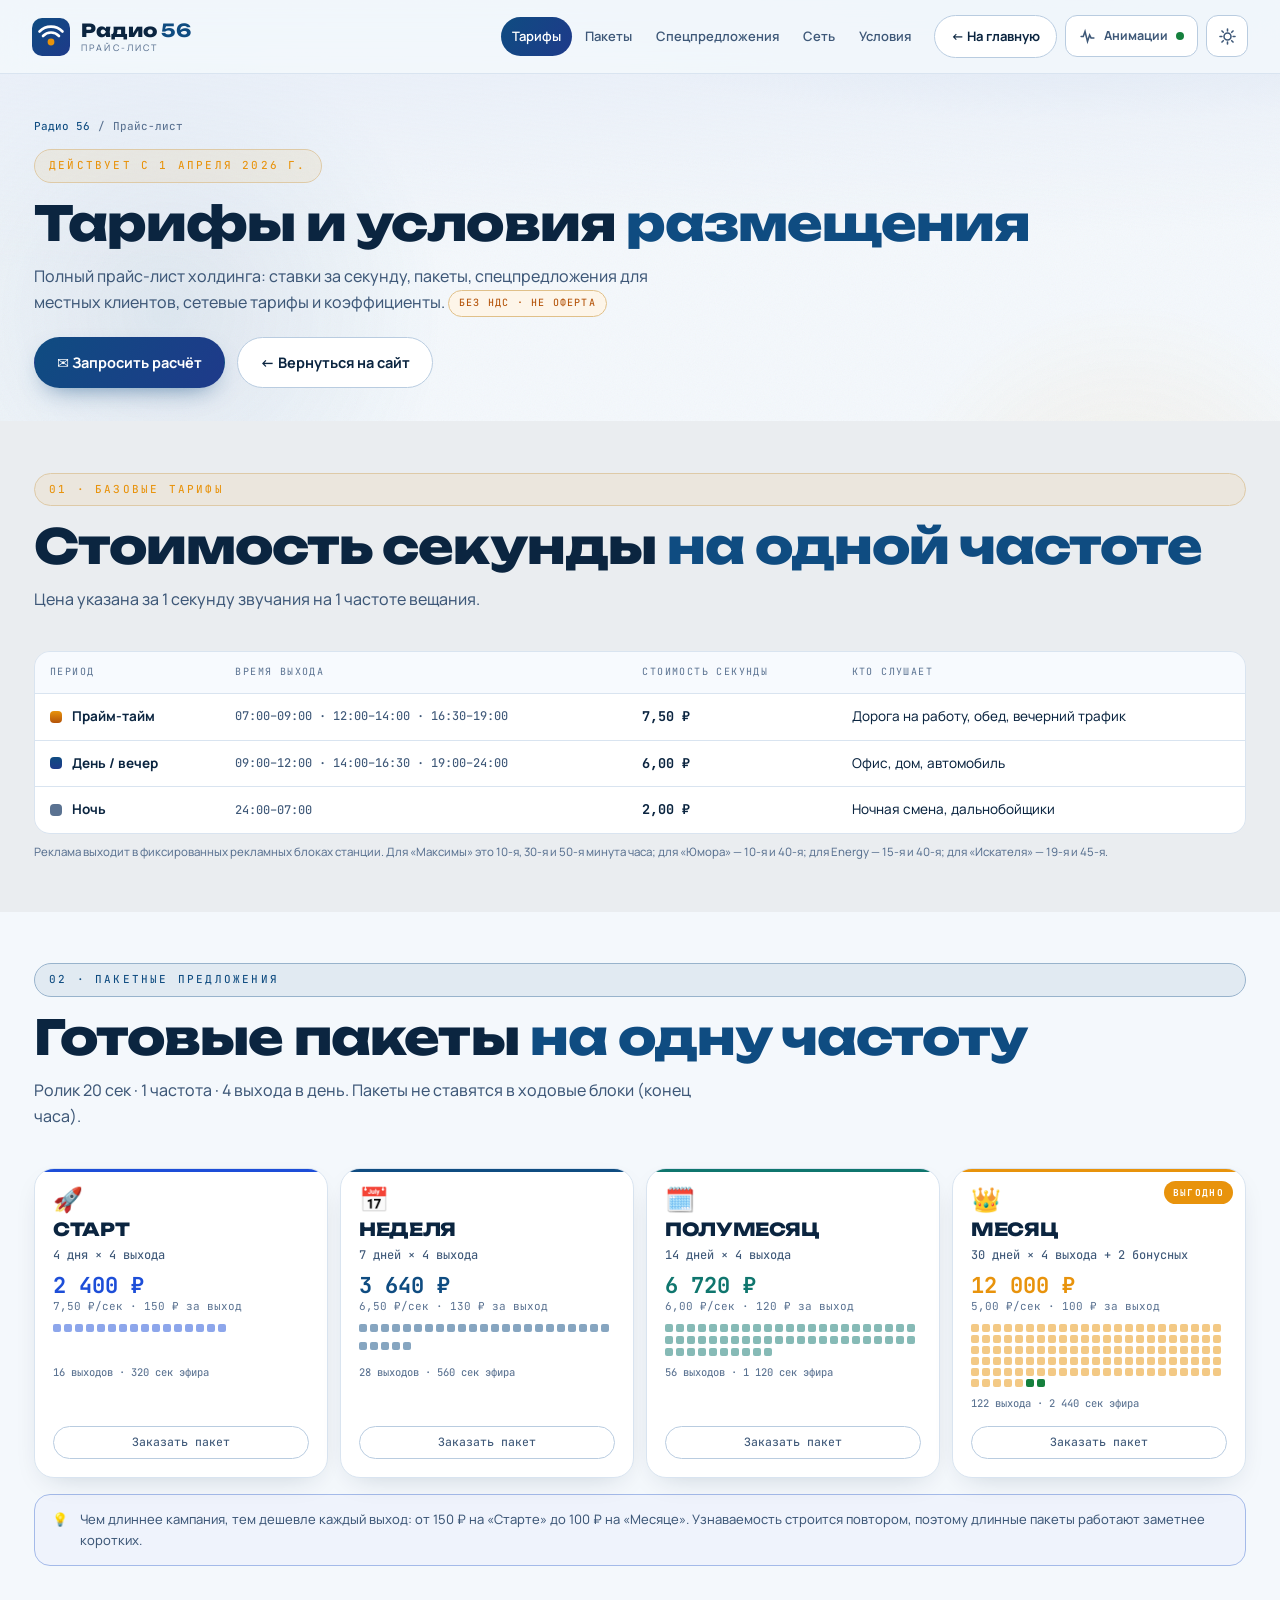
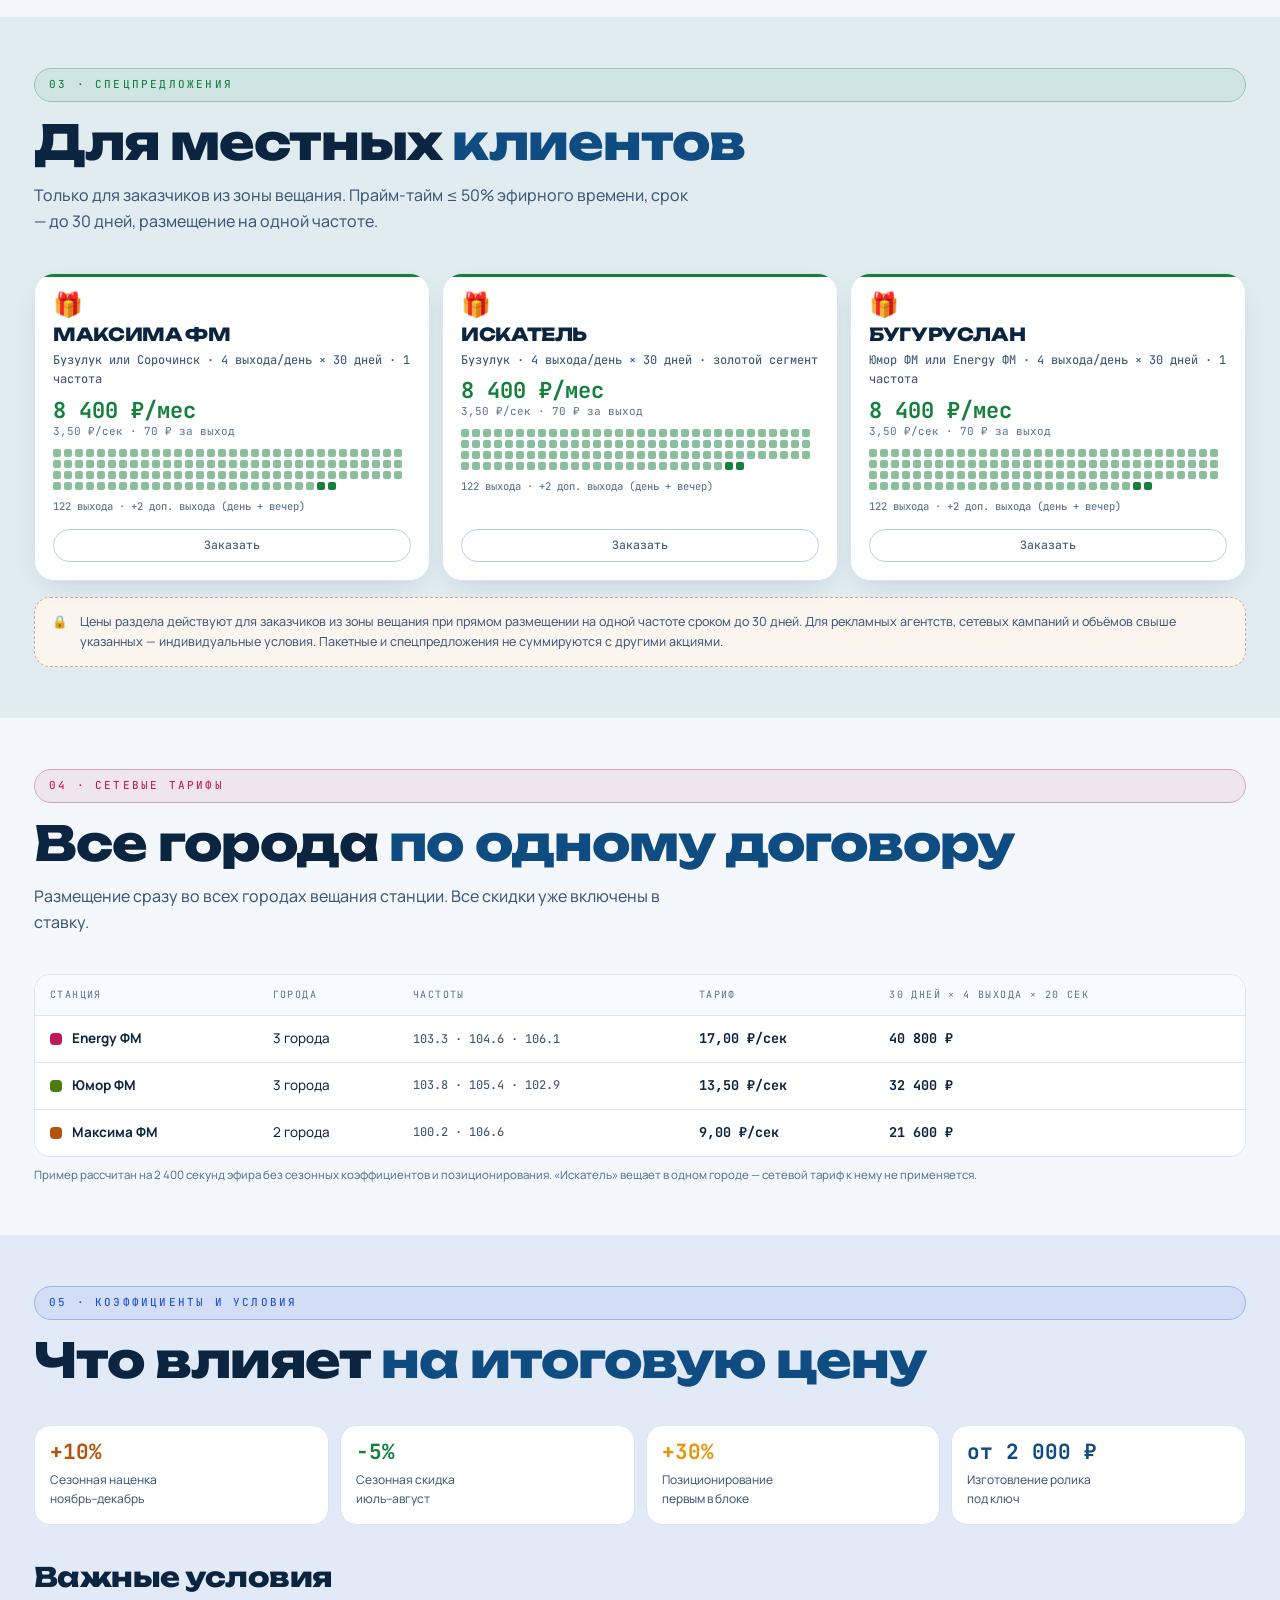
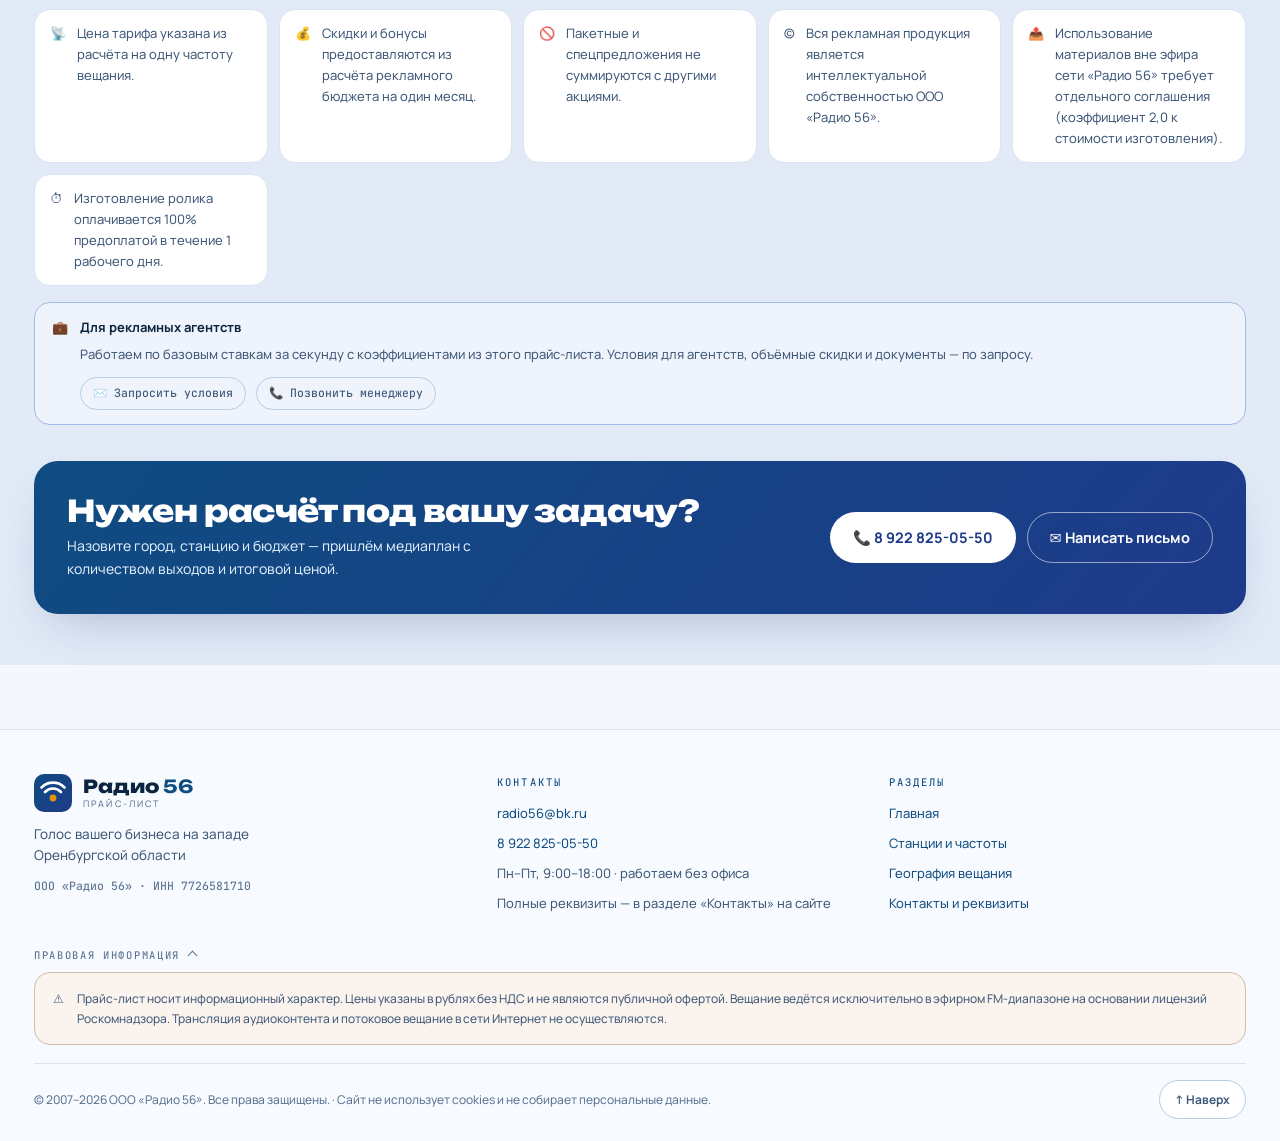
==== price.html @ c3385269 "Разгрузил лендинг: прайс на отдельной странице, убрал дубли, полоса доверия Прайс (вариант Б): - нов" ====
<!DOCTYPE html>
<html lang="ru" data-motion="on">
<head>
<meta charset="UTF-8">
<meta name="viewport" content="width=device-width, initial-scale=1.0">
<title>Прайс-лист — Радио 56 | Тарифы, пакеты и условия размещения</title>
<meta name="description" content="Полный прайс-лист медиахолдинга «Радио 56»: базовые тарифы за секунду, пакетные предложения, спецпредложения для местных клиентов, сетевые тарифы, коэффициенты и условия размещения.">
<meta name="theme-color" content="#0F4C81">
<meta name="color-scheme" content="light">
<link rel="canonical" href="https://alexbtestdev-cmyk.github.io/radio56-website/price.html">
<meta property="og:type" content="website">
<meta property="og:site_name" content="Радио 56">
<meta property="og:locale" content="ru_RU">
<meta property="og:url" content="https://alexbtestdev-cmyk.github.io/radio56-website/price.html">
<meta property="og:title" content="Прайс-лист — Радио 56">
<meta property="og:description" content="Тарифы за секунду, пакеты, спецпредложения для местных, сетевые тарифы, коэффициенты и условия размещения.">
<meta property="og:image" content="https://alexbtestdev-cmyk.github.io/radio56-website/img/og-cover.jpg">
<meta property="og:image:width" content="1200">
<meta property="og:image:height" content="630">
<meta name="twitter:card" content="summary_large_image">
<meta name="twitter:title" content="Прайс-лист — Радио 56">
<meta name="twitter:description" content="Тарифы, пакеты, спецпредложения и условия размещения на четырёх FM-станциях.">
<meta name="twitter:image" content="https://alexbtestdev-cmyk.github.io/radio56-website/img/og-cover.jpg">
<link rel="icon" href="data:image/svg+xml,%3Csvg xmlns='http://www.w3.org/2000/svg' viewBox='0 0 32 32'%3E%3Crect width='32' height='32' rx='8' fill='%230F4C81'/%3E%3Ccircle cx='16' cy='20' r='3' fill='%23E8930C'/%3E%3Cpath d='M9 15a9 9 0 0 1 14 0M6 11a13 13 0 0 1 20 0' stroke='%23fff' stroke-width='2.4' fill='none' stroke-linecap='round'/%3E%3C/svg%3E">
<link rel="preconnect" href="https://fonts.googleapis.com">
<link rel="preconnect" href="https://fonts.gstatic.com" crossorigin>
<link href="https://fonts.googleapis.com/css2?family=Unbounded:wght@600..800&family=Manrope:wght@400..800&family=JetBrains+Mono:wght@400..700&display=swap" rel="stylesheet">
<link rel="stylesheet" href="css/style.css">
<script type="application/ld+json">
{
  "@context":"https://schema.org",
  "@type":"OfferCatalog",
  "name":"Прайс-лист Радио 56",
  "url":"https://alexbtestdev-cmyk.github.io/radio56-website/price.html",
  "provider":{"@type":"Organization","name":"ООО «Радио 56»","telephone":"+7-922-825-05-50","email":"radio56@bk.ru"},
  "itemListElement":[
    {"@type":"Offer","name":"Старт","description":"4 дня × 4 выхода · ролик 20 сек · 1 частота · 16 выходов","price":"2400","priceCurrency":"RUB"},
    {"@type":"Offer","name":"Неделя","description":"7 дней × 4 выхода · ролик 20 сек · 1 частота · 28 выходов","price":"3640","priceCurrency":"RUB"},
    {"@type":"Offer","name":"Полумесяц","description":"14 дней × 4 выхода · ролик 20 сек · 1 частота · 56 выходов","price":"6720","priceCurrency":"RUB"},
    {"@type":"Offer","name":"Месяц","description":"30 дней × 4 выхода + 2 бонусных · ролик 20 сек · 1 частота · 122 выхода","price":"12000","priceCurrency":"RUB"},
    {"@type":"Offer","name":"Спецпредложение для местных клиентов","description":"4 выхода в день × 30 дней + 2 дополнительных · 1 частота · Максима ФМ, Искатель или Бугуруслан","price":"8400","priceCurrency":"RUB"}
  ]
}
</script>
</head>
<body>
<a class="skip" href="#main">К основному содержимому</a>
<div class="prog" id="prog" aria-hidden="true"></div>
<div class="amb" aria-hidden="true">
  <span class="lay l1"><b class="w1"></b></span>
  <span class="lay l2"><b class="w2"></b></span>
  <span class="lay l3"><b class="w3"></b></span>
  <div class="grain"></div>
</div>

<header class="nav" id="nav">
  <a class="brand" href="index.html" aria-label="Радио 56 — на главную">
    <svg class="bmark" width="38" height="38" viewBox="0 0 38 38" aria-hidden="true"><defs><linearGradient id="bg1" x1="0" y1="0" x2="1" y2="1"><stop offset="0" stop-color="#0F4C81"/><stop offset="1" stop-color="#1E3A8A"/></linearGradient></defs><rect width="38" height="38" rx="10" fill="url(#bg1)"/><circle cx="19" cy="24" r="3.4" fill="#E8930C"/><path d="M11 18a11 11 0 0 1 16 0M7.5 13.5a16 16 0 0 1 23 0" stroke="#fff" stroke-width="2.6" fill="none" stroke-linecap="round"/></svg>
    <span class="btxt"><span class="bname">Радио <b>56</b></span><span class="bsub">Прайс-лист</span></span>
  </a>
  <nav class="nlinks" id="nlinks" aria-label="Разделы прайс-листа">
    <a href="#rates">Тарифы</a>
    <a href="#packs">Пакеты</a>
    <a href="#special">Спецпредложения</a>
    <a href="#network">Сеть</a>
    <a href="#terms">Условия</a>
  </nav>
  <div class="nright">
    <a class="btn bg sm ncta" href="index.html">← На главную</a>
    <a class="pbtn" href="tel:+79228250550" aria-label="Позвонить: 8 922 825-05-50">
      <svg width="18" height="18" viewBox="0 0 24 24" fill="none" stroke="currentColor" stroke-width="2.1" stroke-linecap="round" stroke-linejoin="round" aria-hidden="true"><path d="M6.6 3.5h3l1.5 4-2 1.4a12.5 12.5 0 0 0 6 6l1.4-2 4 1.5v3a2 2 0 0 1-2.2 2A17.5 17.5 0 0 1 4.6 5.7a2 2 0 0 1 2-2.2Z"/></svg>
    </a>
    <button class="mbtn" id="motionBtn" type="button" aria-pressed="true" aria-label="Анимации: включены">
      <svg width="17" height="17" viewBox="0 0 24 24" fill="none" stroke="currentColor" stroke-width="2.2" stroke-linecap="round" aria-hidden="true"><path d="M3 12h3l2.5-7 3.5 14 3-9 2 4h4"/></svg>
      <span class="mbtn-t">Анимации</span><i class="dot" aria-hidden="true"></i>
    </button>
    <button class="tbtn" id="themeBtn" type="button" aria-label="Переключить тему" aria-pressed="false">
      <svg class="sun" width="19" height="19" viewBox="0 0 24 24" fill="none" stroke="currentColor" stroke-width="2" stroke-linecap="round" aria-hidden="true"><circle cx="12" cy="12" r="4.4"/><path d="M12 2.5v2.4M12 19.1v2.4M2.5 12h2.4M19.1 12h2.4M5 5l1.7 1.7M17.3 17.3 19 19M19 5l-1.7 1.7M6.7 17.3 5 19"/></svg>
      <svg class="moon" width="18" height="18" viewBox="0 0 24 24" fill="currentColor" aria-hidden="true"><path d="M20.6 14.6A8.8 8.8 0 0 1 9.4 3.4a9.3 9.3 0 1 0 11.2 11.2Z"/></svg>
    </button>
    <button class="burger" id="burger" type="button" aria-label="Меню" aria-expanded="false" aria-controls="drawer"><i></i><i></i><i></i></button>
  </div>
</header>

<div class="drawer" id="drawer">
  <a class="dl" href="#rates">Базовые тарифы <span>01</span></a>
  <a class="dl" href="#packs">Пакеты <span>02</span></a>
  <a class="dl" href="#special">Спецпредложения <span>03</span></a>
  <a class="dl" href="#network">Сетевые тарифы <span>04</span></a>
  <a class="dl" href="#terms">Условия <span>05</span></a>
  <a class="dl" href="index.html">На главную <span>←</span></a>
  <button class="mrow" id="motionRow" type="button" aria-pressed="true"><span>Анимации</span><b id="motionRowState">включены</b></button>
  <a class="btn ba" href="tel:+79228250550">📞 8&nbsp;922&nbsp;825-05-50</a>
</div>

<main id="main">
<section class="phead" style="--sec:var(--amber2)">
  <div class="hsky" id="hsky" aria-hidden="true"></div>
  <div class="wrap">
    <div class="crumb"><a href="index.html">Радио 56</a><span>/</span><span>Прайс-лист</span></div>
    <span class="eyebrow">Действует с 1 апреля 2026 г.</span>
    <h1 class="h2" style="margin-top:14px">Тарифы и условия <span class="acc">размещения</span></h1>
    <p class="lead" style="margin-top:14px">Полный прайс-лист холдинга: ставки за секунду, пакеты, спецпредложения для местных клиентов, сетевые тарифы и коэффициенты. <span class="pill">Без НДС · не оферта</span></p>
    <div class="hcta" style="margin-top:20px">
      <a class="btn bp" href="mailto:radio56@bk.ru?subject=%D0%97%D0%B0%D0%BF%D1%80%D0%BE%D1%81%20%D1%80%D0%B0%D1%81%D1%87%D1%91%D1%82%D0%B0%20%D0%BF%D0%BE%20%D0%BF%D1%80%D0%B0%D0%B9%D1%81-%D0%BB%D0%B8%D1%81%D1%82%D1%83">✉️ Запросить расчёт</a>
      <a class="btn bg" href="index.html">← Вернуться на сайт</a>
    </div>
  </div>
</section>

<!-- BASE RATES -->
<section class="sec tight alt" id="rates" style="--sec:var(--amber2)">
  <div class="wrap">
    <div class="shead" data-rv>
      <span class="eyebrow">01 · Базовые тарифы</span>
      <h2 class="h2">Стоимость секунды <span class="acc">на одной частоте</span></h2>
      <p class="lead">Цена указана за 1 секунду звучания на 1 частоте вещания.</p>
    </div>
    <div class="tw" data-rv>
      <table>
        <thead><tr><th>Период</th><th>Время выхода</th><th>Стоимость секунды</th><th>Кто слушает</th></tr></thead>
        <tbody>
          <tr><td data-th="Период"><span class="per"><i style="background:linear-gradient(180deg,var(--amber2),var(--amber))"></i>Прайм-тайм</span></td><td data-th="Время" class="tme">07:00–09:00 · 12:00–14:00 · 16:30–19:00</td><td data-th="Секунда"><b class="price">7,50&nbsp;₽</b></td><td data-th="Аудитория">Дорога на работу, обед, вечерний трафик</td></tr>
          <tr><td data-th="Период"><span class="per"><i style="background:linear-gradient(180deg,var(--prim),var(--prim2))"></i>День / вечер</span></td><td data-th="Время" class="tme">09:00–12:00 · 14:00–16:30 · 19:00–24:00</td><td data-th="Секунда"><b class="price">6,00&nbsp;₽</b></td><td data-th="Аудитория">Офис, дом, автомобиль</td></tr>
          <tr><td data-th="Период"><span class="per"><i style="background:var(--ink3)"></i>Ночь</span></td><td data-th="Время" class="tme">24:00–07:00</td><td data-th="Секунда"><b class="price">2,00&nbsp;₽</b></td><td data-th="Аудитория">Ночная смена, дальнобойщики</td></tr>
        </tbody>
      </table>
    </div>
    <p class="cnote" data-rv style="margin-top:10px">Реклама выходит в фиксированных рекламных блоках станции. Для «Максимы» это 10-я, 30-я и 50-я минута часа; для «Юмора» — 10-я и 40-я; для Energy — 15-я и 40-я; для «Искателя» — 19-я и 45-я.</p>
  </div>
</section>

<!-- PACKS -->
<section class="sec tight" id="packs" style="--sec:var(--prim)">
  <div class="wrap">
    <div class="shead" data-rv>
      <span class="eyebrow">02 · Пакетные предложения</span>
      <h2 class="h2">Готовые пакеты <span class="acc">на одну частоту</span></h2>
      <p class="lead">Ролик 20 сек · 1 частота · 4 выхода в день. Пакеты не ставятся в ходовые блоки (конец часа).</p>
    </div>
    <div class="packs">
      <div class="pack" style="--pc:var(--info)" data-rv>
        <div class="pico">🚀</div><h4>СТАРТ</h4><div class="pd">4 дня × 4 выхода</div>
        <div class="pack-price">2&nbsp;400&nbsp;₽<small>7,50&nbsp;₽/сек · 150&nbsp;₽ за выход</small></div>
        <div class="dots" data-dots="16" data-bonus="0"></div><div class="dcap">16 выходов · 320 сек эфира</div>
        <div class="pprice"><a class="req" href="mailto:radio56@bk.ru?subject=%D0%9F%D0%B0%D0%BA%D0%B5%D1%82%20%D0%A1%D0%A2%D0%90%D0%A0%D0%A2">Заказать пакет</a></div>
      </div>
      <div class="pack" style="--pc:var(--prim);--i:1" data-rv>
        <div class="pico">📅</div><h4>НЕДЕЛЯ</h4><div class="pd">7 дней × 4 выхода</div>
        <div class="pack-price">3&nbsp;640&nbsp;₽<small>6,50&nbsp;₽/сек · 130&nbsp;₽ за выход</small></div>
        <div class="dots" data-dots="28" data-bonus="0"></div><div class="dcap">28 выходов · 560 сек эфира</div>
        <div class="pprice"><a class="req" href="mailto:radio56@bk.ru?subject=%D0%9F%D0%B0%D0%BA%D0%B5%D1%82%20%D0%9D%D0%95%D0%94%D0%95%D0%9B%D0%AF">Заказать пакет</a></div>
      </div>
      <div class="pack" style="--pc:var(--st-isk);--i:2" data-rv>
        <div class="pico">🗓️</div><h4>ПОЛУМЕСЯЦ</h4><div class="pd">14 дней × 4 выхода</div>
        <div class="pack-price">6&nbsp;720&nbsp;₽<small>6,00&nbsp;₽/сек · 120&nbsp;₽ за выход</small></div>
        <div class="dots" data-dots="56" data-bonus="0"></div><div class="dcap">56 выходов · 1 120 сек эфира</div>
        <div class="pprice"><a class="req" href="mailto:radio56@bk.ru?subject=%D0%9F%D0%B0%D0%BA%D0%B5%D1%82%20%D0%9F%D0%9E%D0%9B%D0%A3%D0%9C%D0%95%D0%A1%D0%AF%D0%A6">Заказать пакет</a></div>
      </div>
      <div class="pack" style="--pc:var(--amber2);--i:3" data-rv>
        <span class="pflag">Выгодно</span>
        <div class="pico">👑</div><h4>МЕСЯЦ</h4><div class="pd">30 дней × 4 выхода + 2 бонусных</div>
        <div class="pack-price">12&nbsp;000&nbsp;₽<small>5,00&nbsp;₽/сек · 100&nbsp;₽ за выход</small></div>
        <div class="dots" data-dots="120" data-bonus="2"></div><div class="dcap">122 выхода · 2 440 сек эфира</div>
        <div class="pprice"><a class="req" href="mailto:radio56@bk.ru?subject=%D0%9F%D0%B0%D0%BA%D0%B5%D1%82%20%D0%9C%D0%95%D0%A1%D0%AF%D0%A6">Заказать пакет</a></div>
      </div>
    </div>
    <div class="note" data-rv><span>💡</span><span>Чем длиннее кампания, тем дешевле каждый выход: от 150&nbsp;₽ на «Старте» до 100&nbsp;₽ на «Месяце». Узнаваемость строится повтором, поэтому длинные пакеты работают заметнее коротких.</span></div>
  </div>
</section>

<!-- SPECIAL -->
<section class="sec tight alt" id="special" style="--sec:var(--ok)">
  <div class="wrap">
    <div class="shead" data-rv>
      <span class="eyebrow">03 · Спецпредложения</span>
      <h2 class="h2">Для местных <span class="acc">клиентов</span></h2>
      <p class="lead">Только для заказчиков из зоны вещания. Прайм-тайм ≤ 50% эфирного времени, срок — до 30 дней, размещение на одной частоте.</p>
    </div>
    <div class="packs">
      <div class="pack" style="--pc:var(--ok)" data-rv>
        <div class="pico">🎁</div><h4>МАКСИМА ФМ</h4><div class="pd">Бузулук или Сорочинск · 4 выхода/день × 30 дней · 1 частота</div>
        <div class="pack-price">8&nbsp;400&nbsp;₽/мес<small>3,50&nbsp;₽/сек · 70&nbsp;₽ за выход</small></div>
        <div class="dots" data-dots="120" data-bonus="2"></div>
        <div class="dcap">122 выхода · +2 доп. выхода (день + вечер)</div>
        <div class="pprice"><a class="req" href="mailto:radio56@bk.ru?subject=%D0%A1%D0%BF%D0%B5%D1%86%D0%BF%D1%80%D0%B5%D0%B4%D0%BB%D0%BE%D0%B6%D0%B5%D0%BD%D0%B8%D0%B5%20%D0%9C%D0%B0%D0%BA%D1%81%D0%B8%D0%BC%D0%B0">Заказать</a></div>
      </div>
      <div class="pack" style="--pc:var(--ok);--i:1" data-rv>
        <div class="pico">🎁</div><h4>ИСКАТЕЛЬ</h4><div class="pd">Бузулук · 4 выхода/день × 30 дней · золотой сегмент</div>
        <div class="pack-price">8&nbsp;400&nbsp;₽/мес<small>3,50&nbsp;₽/сек · 70&nbsp;₽ за выход</small></div>
        <div class="dots" data-dots="120" data-bonus="2"></div>
        <div class="dcap">122 выхода · +2 доп. выхода (день + вечер)</div>
        <div class="pprice"><a class="req" href="mailto:radio56@bk.ru?subject=%D0%A1%D0%BF%D0%B5%D1%86%D0%BF%D1%80%D0%B5%D0%B4%D0%BB%D0%BE%D0%B6%D0%B5%D0%BD%D0%B8%D0%B5%20%D0%98%D1%81%D0%BA%D0%B0%D1%82%D0%B5%D0%BB%D1%8C">Заказать</a></div>
      </div>
      <div class="pack" style="--pc:var(--ok);--i:2" data-rv>
        <div class="pico">🎁</div><h4>БУГУРУСЛАН</h4><div class="pd">Юмор ФМ или Energy ФМ · 4 выхода/день × 30 дней · 1 частота</div>
        <div class="pack-price">8&nbsp;400&nbsp;₽/мес<small>3,50&nbsp;₽/сек · 70&nbsp;₽ за выход</small></div>
        <div class="dots" data-dots="120" data-bonus="2"></div>
        <div class="dcap">122 выхода · +2 доп. выхода (день + вечер)</div>
        <div class="pprice"><a class="req" href="mailto:radio56@bk.ru?subject=%D0%A1%D0%BF%D0%B5%D1%86%D0%BF%D1%80%D0%B5%D0%B4%D0%BB%D0%BE%D0%B6%D0%B5%D0%BD%D0%B8%D0%B5%20%D0%91%D1%83%D0%B3%D1%83%D1%80%D1%83%D1%81%D0%BB%D0%B0%D0%BD">Заказать</a></div>
      </div>
    </div>
    <div class="firewall" data-rv><span>🔒</span><span>Цены раздела действуют для заказчиков из зоны вещания при прямом размещении на одной частоте сроком до 30 дней. Для рекламных агентств, сетевых кампаний и объёмов свыше указанных — индивидуальные условия. Пакетные и спецпредложения не суммируются с другими акциями.</span></div>
  </div>
</section>

<!-- NETWORK -->
<section class="sec tight" id="network" style="--sec:var(--st-enr)">
  <div class="wrap">
    <div class="shead" data-rv>
      <span class="eyebrow">04 · Сетевые тарифы</span>
      <h2 class="h2">Все города <span class="acc">по одному договору</span></h2>
      <p class="lead">Размещение сразу во всех городах вещания станции. Все скидки уже включены в ставку.</p>
    </div>
    <div class="tw" data-rv>
      <table>
        <thead><tr><th>Станция</th><th>Города</th><th>Частоты</th><th>Тариф</th><th>30 дней × 4 выхода × 20 сек</th></tr></thead>
        <tbody>
          <tr><td data-th="Станция"><span class="per"><i style="background:var(--st-enr)"></i>Energy ФМ</span></td><td data-th="Города">3 города</td><td data-th="Частоты" class="tme">103.3 · 104.6 · 106.1</td><td data-th="Тариф"><b class="price">17,00&nbsp;₽/сек</b></td><td data-th="Пример"><b class="price">40&nbsp;800&nbsp;₽</b></td></tr>
          <tr><td data-th="Станция"><span class="per"><i style="background:var(--st-hum)"></i>Юмор ФМ</span></td><td data-th="Города">3 города</td><td data-th="Частоты" class="tme">103.8 · 105.4 · 102.9</td><td data-th="Тариф"><b class="price">13,50&nbsp;₽/сек</b></td><td data-th="Пример"><b class="price">32&nbsp;400&nbsp;₽</b></td></tr>
          <tr><td data-th="Станция"><span class="per"><i style="background:var(--st-max)"></i>Максима ФМ</span></td><td data-th="Города">2 города</td><td data-th="Частоты" class="tme">100.2 · 106.6</td><td data-th="Тариф"><b class="price">9,00&nbsp;₽/сек</b></td><td data-th="Пример"><b class="price">21&nbsp;600&nbsp;₽</b></td></tr>
        </tbody>
      </table>
    </div>
    <p class="cnote" data-rv style="margin-top:10px">Пример рассчитан на 2 400 секунд эфира без сезонных коэффициентов и позиционирования. «Искатель» вещает в одном городе — сетевой тариф к нему не применяется.</p>
  </div>
</section>

<!-- TERMS -->
<section class="sec tight alt" id="terms" style="--sec:var(--info)">
  <div class="wrap">
    <div class="shead" data-rv>
      <span class="eyebrow">05 · Коэффициенты и условия</span>
      <h2 class="h2">Что влияет <span class="acc">на итоговую цену</span></h2>
    </div>
    <div class="coefs" data-rv>
      <div class="coef" style="--cc:var(--warn)"><b>+10%</b><span>Сезонная наценка<br>ноябрь–декабрь</span></div>
      <div class="coef" style="--cc:var(--ok)"><b>−5%</b><span>Сезонная скидка<br>июль–август</span></div>
      <div class="coef" style="--cc:var(--amber2)"><b>+30%</b><span>Позиционирование<br>первым в блоке</span></div>
      <div class="coef" style="--cc:var(--prim)"><b>от 2&nbsp;000&nbsp;₽</b><span>Изготовление ролика<br>под ключ</span></div>
    </div>

    <h3 class="h3" data-rv style="margin-top:clamp(26px,3vw,40px)">Важные условия</h3>
    <div class="nbs">
      <div class="nb" data-rv><span>📡</span><span>Цена тарифа указана из расчёта на одну частоту вещания.</span></div>
      <div class="nb" data-rv><span>💰</span><span>Скидки и бонусы предоставляются из расчёта рекламного бюджета на один месяц.</span></div>
      <div class="nb" data-rv><span>🚫</span><span>Пакетные и спецпредложения не суммируются с другими акциями.</span></div>
      <div class="nb" data-rv><span>©</span><span>Вся рекламная продукция является интеллектуальной собственностью ООО «Радио 56».</span></div>
      <div class="nb" data-rv><span>📤</span><span>Использование материалов вне эфира сети «Радио 56» требует отдельного соглашения (коэффициент 2,0 к стоимости изготовления).</span></div>
      <div class="nb" data-rv><span>⏱</span><span>Изготовление ролика оплачивается 100% предоплатой в течение 1 рабочего дня.</span></div>
    </div>

    <div class="note" data-rv>
      <span>💼</span>
      <div>
        <b style="color:var(--ink)">Для рекламных агентств</b>
        <p style="margin-top:6px">Работаем по базовым ставкам за секунду с коэффициентами из этого прайс-листа. Условия для агентств, объёмные скидки и документы — по запросу.</p>
        <div style="display:flex;gap:10px;flex-wrap:wrap;margin-top:12px">
          <a class="req" href="mailto:radio56@bk.ru?subject=%D0%A3%D1%81%D0%BB%D0%BE%D0%B2%D0%B8%D1%8F%20%D0%B4%D0%BB%D1%8F%20%D0%B0%D0%B3%D0%B5%D0%BD%D1%82%D1%81%D1%82%D0%B2">✉️ Запросить условия</a>
          <a class="req" href="tel:+79228250550">📞 Позвонить менеджеру</a>
        </div>
      </div>
    </div>

    <div class="ctaband" data-rv>
      <div>
        <h3>Нужен расчёт под вашу задачу?</h3>
        <p>Назовите город, станцию и бюджет — пришлём медиаплан с количеством выходов и итоговой ценой.</p>
      </div>
      <div class="acts">
        <a class="btn w" href="tel:+79228250550">📞 8&nbsp;922&nbsp;825-05-50</a>
        <a class="btn o" href="mailto:radio56@bk.ru?subject=%D0%97%D0%B0%D0%BF%D1%80%D0%BE%D1%81%20%D1%80%D0%B0%D1%81%D1%87%D1%91%D1%82%D0%B0%20%D0%BF%D0%BE%20%D0%BF%D1%80%D0%B0%D0%B9%D1%81-%D0%BB%D0%B8%D1%81%D1%82%D1%83">✉️ Написать письмо</a>
      </div>
    </div>
  </div>
</section>
</main>

<footer>
  <div class="wrap">
    <div class="fg">
      <div>
        <a class="brand" href="index.html">
          <svg class="bmark" width="38" height="38" viewBox="0 0 38 38" aria-hidden="true"><rect width="38" height="38" rx="10" fill="url(#bg1)"/><circle cx="19" cy="24" r="3.4" fill="#E8930C"/><path d="M11 18a11 11 0 0 1 16 0M7.5 13.5a16 16 0 0 1 23 0" stroke="#fff" stroke-width="2.6" fill="none" stroke-linecap="round"/></svg>
          <span class="btxt"><span class="bname">Радио <b>56</b></span><span class="bsub">Прайс-лист</span></span>
        </a>
        <p class="ftag">Голос вашего бизнеса на западе Оренбургской области</p>
        <p class="fmini">ООО «Радио 56» · ИНН 7726581710</p>
      </div>
      <div>
        <div class="fh">Контакты</div>
        <div class="fl">
          <a href="mailto:radio56@bk.ru">radio56@bk.ru</a>
          <a href="tel:+79228250550">8&nbsp;922&nbsp;825-05-50</a>
          <span>Пн–Пт, 9:00–18:00 · работаем без офиса</span>
          <span>Полные реквизиты — в разделе «Контакты» на сайте</span>
        </div>
      </div>
      <div>
        <div class="fh">Разделы</div>
        <div class="fl">
          <a href="index.html">Главная</a>
          <a href="index.html#stations">Станции и частоты</a>
          <a href="index.html#geography">География вещания</a>
          <a href="index.html#contacts">Контакты и реквизиты</a>
        </div>
      </div>
    </div>
    <details class="fold disc-d" open>
      <summary>Правовая информация</summary>
      <div class="disc"><span>⚠</span><span>Прайс-лист носит информационный характер. Цены указаны в рублях без НДС и не являются публичной офертой. Вещание ведётся исключительно в эфирном FM-диапазоне на основании лицензий Роскомнадзора. Трансляция аудиоконтента и потоковое вещание в сети Интернет не осуществляются.</span></div>
    </details>
    <div class="fbot">
      <span>© 2007–2026 ООО «Радио 56». Все права защищены. · Сайт не использует cookies и не собирает персональные данные.</span>
      <button class="top" type="button" data-act="top">↑ Наверх</button>
    </div>
  </div>
</footer>

<div class="toasts" id="toasts" aria-live="polite"></div>
<script src="js/main.js" defer></script>
</body>
</html>
---- css/style.css ----
@property --skyA{syntax:'<color>';inherits:true;initial-value:#EAF4FF}
@property --skyB{syntax:'<color>';inherits:true;initial-value:#DCEBFA}
@property --prog-c{syntax:'<color>';inherits:true;initial-value:#E8930C}

:root{
color-scheme:light;
--bg:#F4F8FC;--bg2:#EAF1F9;--card:#FFFFFF;--card2:#F7FAFE;
--ink:#0B2540;--ink2:#3E5878;--ink3:#5A7291;
--line:#D9E4F0;--line2:#B9CCE0;
--prim:#0F4C81;--prim2:#1E3A8A;--psoft:rgba(15,76,129,.08);
--amber:#B45309;--amber2:#E8930C;
--st-max:#B45309;--st-hum:#4D7C0F;--st-enr:#BE185D;--st-isk:#0F766E;
--ok:#15803D;--warn:#B45309;--danger:#B91C1C;--info:#1D4ED8;
--sel:#B45309;--sec:#0F4C81;--prog-c:#E8930C;
--sh:0 10px 30px -14px rgba(11,37,64,.22);--sh2:0 20px 48px -18px rgba(11,37,64,.26);
--nav:74px;--maxw:1280px;
--fd:'Unbounded','Manrope',system-ui,'Segoe UI',sans-serif;
--fb:'Manrope',system-ui,'Segoe UI',Roboto,sans-serif;
--fm:'JetBrains Mono',ui-monospace,Consolas,monospace;
--e-out:cubic-bezier(.2,.8,.25,1);
--e-spring:cubic-bezier(.34,1.42,.64,1);
--t-fast:120ms;--t-mid:240ms;--t-slow:420ms;--t-long:700ms;
transition:--skyA .9s ease,--skyB .9s ease,--prog-c .5s linear;
}
:root[data-theme=dark]{
color-scheme:dark;
--bg:#0B1526;--bg2:#0C1E36;--card:#12233C;--card2:#0F1E33;
--ink:#E6EEF7;--ink2:#A9BDD6;--ink3:#8CA3BF;
--line:#22385A;--line2:#31507C;
--prim:#4E8FCB;--prim2:#2A5E9E;--psoft:rgba(78,143,203,.14);
--amber:#FFB020;--amber2:#FF8A18;
--st-max:#FFB020;--st-hum:#B4FF39;--st-enr:#FF6FD8;--st-isk:#22E0AC;
--ok:#34E27A;--warn:#FFB020;--danger:#FF6472;--info:#6BB6FF;
--sel:#FFB020;
--sh:0 14px 40px -18px rgba(0,0,0,.6);--sh2:0 24px 56px -20px rgba(0,0,0,.7);
}
*,::before,*::after{box-sizing:border-box}
[hidden]{display:none!important}
html,body{overflow-x:clip}
html{scroll-behavior:smooth}
body{margin:0;background:var(--bg);color:var(--ink);font:450 16px/1.62 var(--fb);-webkit-font-smoothing:antialiased;transition:background .35s,color .35s}
body.lock{overflow:hidden}
h1,h2,h3,h4,h5{font-family:var(--fd);font-weight:800;line-height:1.1;margin:0;letter-spacing:-.02em}
p{margin:0}
a{color:var(--prim);text-decoration:none}
a:hover{color:var(--amber2)}
button,input,select{font:inherit;color:inherit}
svg,canvas,img{max-width:100%}
img.station-logo{display:block;flex-shrink:0;object-fit:contain}
::selection{background:var(--prim);color:#fff}
:focus-visible{outline:2px solid var(--prim);outline-offset:3px;border-radius:6px}
*{scrollbar-width:thin;scrollbar-color:var(--prim) var(--bg2)}
::-webkit-scrollbar{width:12px;height:10px}
::-webkit-scrollbar-track{background:var(--bg2)}
::-webkit-scrollbar-thumb{background:linear-gradient(180deg,var(--prim),var(--prim2));border-radius:99px;border:3px solid var(--bg2)}
::-webkit-scrollbar-thumb:hover{background:var(--amber2)}
.strail::-webkit-scrollbar-track{background:var(--card2)}
.strail::-webkit-scrollbar-thumb{border-color:var(--card2)}
.skip{position:absolute;left:-9999px;top:0;z-index:200;padding:12px 18px;border-radius:0 0 12px 0;background:var(--prim);color:#fff;font-weight:700}
.skip:focus{left:0;color:#fff}
.wrap{max-width:var(--maxw);margin:0 auto;padding:0 clamp(16px,3.4vw,34px)}
.sec{padding:clamp(54px,6.6vw,100px) 0;position:relative}
.sec.tight{padding:clamp(34px,4vw,60px) 0}
.sec.alt{background:color-mix(in srgb,var(--sec) 4%,var(--bg2))}
section{scroll-margin-top:calc(var(--nav) + 16px)}
.lead{color:var(--ink2);font-size:clamp(15px,1.25vw,18px);max-width:66ch}
.h2{font-size:clamp(26px,3.9vw,48px)}
.h3{font-size:clamp(19px,2.1vw,27px)}
.h3row{display:flex;align-items:center;gap:12px;flex-wrap:wrap}
.acc{color:var(--prim)}
.price{font-family:var(--fm);font-variant-numeric:tabular-nums;white-space:nowrap}
.pill{display:inline-block;font-family:var(--fm);font-size:10px;letter-spacing:.12em;text-transform:uppercase;color:var(--amber);border:1px solid color-mix(in srgb,var(--amber2) 45%,var(--line));background:color-mix(in srgb,var(--amber2) 9%,var(--card));border-radius:99px;padding:4px 10px;white-space:nowrap;vertical-align:middle}
.eyebrow{display:inline-flex;align-items:center;gap:9px;font-family:var(--fm);font-size:11px;letter-spacing:.2em;text-transform:uppercase;color:var(--sec);padding:7px 14px;border:1px solid color-mix(in srgb,var(--sec) 32%,var(--line));border-radius:99px;background:color-mix(in srgb,var(--sec) 8%,transparent)}
.shead{display:flex;flex-direction:column;gap:14px;margin-bottom:clamp(22px,3vw,40px)}
.btn{display:inline-flex;align-items:center;justify-content:center;gap:9px;padding:13px 22px;border-radius:99px;border:1px solid transparent;cursor:pointer;font-size:14.5px;font-weight:700;transition:transform var(--t-fast) var(--e-spring),background var(--t-mid),border-color var(--t-mid),color var(--t-mid);text-align:center}
.btn:hover{transform:translateY(-2px)}
.btn:active{transform:scale(.985)}
.bp{background:linear-gradient(120deg,var(--prim),var(--prim2));color:#fff;box-shadow:0 10px 26px -12px rgba(15,76,129,.7)}
.bp:hover{color:#fff}
.bg{background:var(--card);border-color:var(--line2);color:var(--ink)}
.bg:hover{border-color:var(--prim);color:var(--prim)}
.ba{background:linear-gradient(120deg,var(--amber2),var(--amber));color:#fff;box-shadow:0 10px 26px -12px rgba(232,147,12,.6)}
.ba:hover{color:#fff}
.sm{padding:10px 16px;font-size:13px}
[data-rv]{transition:opacity var(--t-long) var(--e-out),transform var(--t-long) var(--e-out);transition-delay:calc(var(--i,0)*70ms)}
[data-rv].rvh{opacity:0;transform:translateY(22px)}
@keyframes riseIn{from{opacity:0;transform:translateY(14px)}to{opacity:1;transform:none}}
@keyframes lineUp{from{transform:translateY(106%)}to{transform:none}}
@keyframes popIn{from{opacity:0;transform:scale(.55)}to{opacity:1;transform:none}}
.ent{animation:riseIn var(--t-long) var(--e-out) backwards;animation-delay:var(--d,0ms)}
.hero-title{font-size:clamp(30px,4.7vw,62px);margin:16px 0 0}
.hero-title .ln{display:block;overflow:hidden;padding-bottom:.09em;margin-bottom:-.09em}
.hero-title .ln>span{display:block;animation:lineUp var(--t-long) var(--e-out) backwards;animation-delay:var(--d,0ms)}
.hero-title em{font-style:normal;color:var(--prim)}
.amb{position:fixed;inset:0;z-index:0;pointer-events:none;overflow:hidden}
.amb .lay{position:absolute;inset:0;will-change:transform}
.amb b{position:absolute;border-radius:50%;opacity:.55;mix-blend-mode:multiply;display:block}
:root[data-theme=dark] .amb b{mix-blend-mode:screen;opacity:.22}
.amb .w1{width:46vw;height:46vw;left:-10vw;top:2vh;background:radial-gradient(circle,rgba(15,76,129,.18),transparent 66%);animation:f1 28s ease-in-out infinite alternate}
.amb .w2{width:40vw;height:40vw;right:-8vw;top:32vh;background:radial-gradient(circle,rgba(232,147,12,.16),transparent 66%);animation:f2 32s ease-in-out infinite alternate}
.amb .w3{width:36vw;height:36vw;left:32vw;bottom:-14vh;background:radial-gradient(circle,rgba(15,118,110,.14),transparent 66%);animation:f3 24s ease-in-out infinite alternate}
@keyframes f1{to{transform:translate3d(6vw,4vh,0) scale(1.14)}}
@keyframes f2{to{transform:translate3d(-5vw,-6vh,0) scale(1.1)}}
@keyframes f3{to{transform:translate3d(4vw,-4vh,0) scale(1.18)}}
.grain{position:absolute;inset:0;opacity:.05;mix-blend-mode:overlay;background-image:url("data:image/svg+xml,%3Csvg xmlns='http://www.w3.org/2000/svg' width='200' height='200'%3E%3Cfilter id='n'%3E%3CfeTurbulence type='fractalNoise' baseFrequency='.85' numOctaves='4' stitchTiles='stitch'/%3E%3C/filter%3E%3Crect width='200' height='200' filter='url(%23n)'/%3E%3C/svg%3E")}
.prog{position:fixed;top:0;left:0;height:3px;z-index:120;width:0;background:linear-gradient(90deg,var(--prim),var(--prog-c))}
.nav{position:fixed;top:0;left:0;right:0;height:var(--nav);z-index:100;display:flex;align-items:center;gap:12px;padding:0 clamp(14px,3vw,32px);background:var(--bg);border-bottom:1px solid var(--line);transition:box-shadow .3s}
@supports (backdrop-filter:blur(4px)){.nav{background:color-mix(in srgb,var(--bg) 84%,transparent);backdrop-filter:blur(16px) saturate(1.2)}}
.nav.stuck{box-shadow:var(--sh)}
.brand{display:flex;align-items:center;gap:11px;flex:0 0 auto;min-width:0}
.bmark{width:38px;height:38px;flex:0 0 auto}
.btxt{display:flex;flex-direction:column;line-height:1;min-width:0}
.bname{font-family:var(--fd);font-weight:800;font-size:18px;color:var(--ink)}
.bname b{color:var(--prim)}
.bsub{font-size:9px;letter-spacing:.24em;color:var(--ink3);text-transform:uppercase;margin-top:4px}
.nlinks{display:flex;gap:2px;margin-left:auto;min-width:0}
.nlinks a{padding:9px 11px;border-radius:99px;font-size:13px;font-weight:600;color:var(--ink2);transition:color var(--t-mid),background var(--t-mid);white-space:nowrap}
.nlinks a:hover{color:var(--ink);background:var(--psoft)}
.nlinks a.act{color:#fff;background:linear-gradient(120deg,var(--prim),var(--prim2))}
.nright{display:flex;align-items:center;gap:8px;flex:0 0 auto}
.pbtn{display:none;width:42px;height:42px;border-radius:12px;background:linear-gradient(120deg,var(--amber2),var(--amber));color:#fff;place-items:center;flex:0 0 auto;box-shadow:0 8px 20px -12px rgba(232,147,12,.8)}
.pbtn:hover{color:#fff}
.tbtn{width:42px;height:42px;border-radius:12px;background:var(--card);border:1px solid var(--line2);cursor:pointer;display:grid;place-items:center;transition:border-color var(--t-mid),color var(--t-mid),transform var(--t-fast) var(--e-spring);color:var(--ink2)}
.tbtn:hover{border-color:var(--prim);color:var(--prim);transform:translateY(-1px)}
.tbtn .moon{display:none}
:root[data-theme=dark] .tbtn .sun{display:none}
:root[data-theme=dark] .tbtn .moon{display:block}
.mbtn{display:inline-flex;align-items:center;gap:8px;height:42px;padding:0 13px;border-radius:12px;background:var(--card);border:1px solid var(--line2);cursor:pointer;color:var(--ink2);font-size:12.5px;font-weight:700;transition:border-color var(--t-mid),color var(--t-mid)}
.mbtn:hover{border-color:var(--prim);color:var(--prim)}
.mbtn .dot{width:8px;height:8px;border-radius:50%;background:var(--ok);display:block;flex:0 0 auto}
.mbtn[aria-pressed=false]{color:var(--ink3)}
.mbtn[aria-pressed=false] .dot{background:var(--ink3)}
.mbtn[aria-pressed=false] svg{opacity:.5}
.mrow{display:flex;align-items:center;justify-content:space-between;gap:12px;margin-top:14px;padding:14px 16px;border-radius:14px;background:var(--card);border:1px solid var(--line2);cursor:pointer;font-size:14px;font-weight:700;color:var(--ink)}
.mrow b{font-family:var(--fm);font-size:12px;color:var(--ok)}
.mrow[aria-pressed=false] b{color:var(--ink3)}
.burger{display:none;width:42px;height:42px;border-radius:12px;background:var(--card);border:1px solid var(--line2);cursor:pointer;flex-direction:column;align-items:center;justify-content:center;gap:4px;flex-shrink:0}
.burger i{width:18px;height:2px;background:var(--ink);border-radius:2px;transition:transform var(--t-mid) var(--e-out),opacity var(--t-fast);display:block}
body.menu .burger i:nth-child(1){transform:translateY(6px) rotate(45deg)}
body.menu .burger i:nth-child(2){opacity:0}
body.menu .burger i:nth-child(3){transform:translateY(-6px) rotate(-45deg)}
.drawer{position:fixed;inset:var(--nav) 0 0;z-index:99;background:var(--bg);padding:20px clamp(18px,5vw,40px) 40px;display:flex;flex-direction:column;gap:2px;transform:translateY(-12px);opacity:0;pointer-events:none;transition:transform var(--t-slow) var(--e-out),opacity var(--t-mid);overflow-y:auto}
body.menu .drawer{transform:none;opacity:1;pointer-events:auto}
.drawer a.dl{font-family:var(--fd);font-size:21px;font-weight:600;color:var(--ink);padding:14px 0;border-bottom:1px solid var(--line);display:flex;justify-content:space-between;align-items:center}
.drawer a.dl span{font-family:var(--fm);font-size:12px;color:var(--prim)}
.drawer .btn{margin-top:14px}
main{position:relative;z-index:2}
.hero{padding-top:calc(var(--nav) + clamp(24px,3.6vw,50px));position:relative;overflow:hidden}
.phead{padding-top:calc(var(--nav) + clamp(26px,3.4vw,48px));padding-bottom:clamp(20px,2.6vw,34px);position:relative;overflow:hidden}
.crumb{display:flex;align-items:center;gap:8px;font-family:var(--fm);font-size:11px;color:var(--ink3);margin-bottom:14px}
.crumb a{color:var(--prim)}
.hsky{position:absolute;inset:-12% 0 0;z-index:-1;background:linear-gradient(178deg,var(--skyA),transparent 62%),radial-gradient(70% 46% at 84% 6%,var(--skyB),transparent 66%);will-change:transform}
.hgrid{display:grid;grid-template-columns:minmax(0,1fr) minmax(0,1.04fr);gap:clamp(24px,3.2vw,50px);align-items:start}
.hstats{display:grid;grid-template-columns:repeat(4,minmax(0,1fr));gap:10px;margin-top:22px}
.chip{display:flex;flex-direction:column;gap:2px;padding:12px 16px;border-radius:14px;background:var(--card);border:1px solid var(--line);box-shadow:var(--sh);min-width:0}
.chip b{font-family:var(--fm);font-variant-numeric:tabular-nums;font-size:clamp(18px,2.2vw,21px);line-height:1.1;color:var(--prim)}
.chip span{font-size:10.5px;letter-spacing:.12em;text-transform:uppercase;color:var(--ink3);overflow-wrap:anywhere}
.hcta{display:flex;flex-wrap:wrap;gap:12px;margin-top:24px}
.selbox{background:var(--card);border:1px solid var(--line2);border-radius:24px;box-shadow:var(--sh2);padding:clamp(15px,1.9vw,24px);position:relative;overflow:hidden;min-width:0}
.selbox::before{content:'';position:absolute;left:0;right:0;top:0;height:3px;background:var(--sel);transition:background var(--t-slow)}
.selhead{display:flex;justify-content:space-between;align-items:center;gap:10px;flex-wrap:wrap;margin-bottom:14px}
.plate{font-family:var(--fm);font-size:10.5px;letter-spacing:.2em;text-transform:uppercase;color:var(--ink3)}
.scale{position:relative;height:92px;border-radius:16px;background:linear-gradient(180deg,var(--card2),var(--bg2));border:1px solid var(--line);cursor:ew-resize;touch-action:none;user-select:none;overflow:hidden}
.scale .tl{position:absolute;left:5%;right:5%;top:50%;height:2px;background:var(--line2)}
.stop{position:absolute;top:50%;transform:translate(-50%,-50%);display:flex;flex-direction:column;align-items:center;gap:7px;background:none;border:0;cursor:pointer;padding:6px 4px}
.stop i{position:relative;width:14px;height:14px;border-radius:50%;background:var(--c);transition:transform var(--t-mid) var(--e-spring);display:block}
.stop span{font-family:var(--fd);font-size:clamp(10px,1.05vw,14px);font-weight:600;color:var(--ink2);white-space:nowrap;transition:color var(--t-mid)}
.stop:hover i{transform:scale(1.2)}
.stop.on i{transform:scale(1.35)}
.stop.on span{color:var(--ink);font-weight:800}
@keyframes lockRing{from{transform:scale(.6);opacity:.85}to{transform:scale(1.75);opacity:0}}
.stop.lock i::after{content:'';position:absolute;inset:-5px;border-radius:50%;border:2px solid var(--c);animation:lockRing .6s var(--e-out)}
.needle{position:absolute;top:8px;bottom:8px;left:12.5%;width:3px;pointer-events:none;transform:translateX(-1.5px);transition:transform var(--t-slow) var(--e-spring)}
.nbar{position:absolute;inset:0;border-radius:2px;background:var(--sel);transition:background var(--t-slow);display:block}
.nbar::before,.nbar::after{content:'';position:absolute;left:50%;transform:translateX(-50%);width:12px;height:12px;border-radius:4px;background:var(--sel);transition:background var(--t-slow)}
.nbar::before{top:-4px}
.nbar::after{bottom:-4px}
@keyframes tune{0%{transform:translateX(0)}28%{transform:translateX(-2.5px)}62%{transform:translateX(1.5px)}100%{transform:translateX(0)}}
.needle.tuning .nbar{animation:tune .34s var(--e-out)}
.keys{display:none;grid-template-columns:1fr;gap:10px}
.key{display:flex;align-items:center;gap:11px;padding:14px 12px;border-radius:16px;background:var(--card2);border:1px solid var(--line2);cursor:pointer;text-align:left;transition:border-color var(--t-mid),background var(--t-mid);min-width:0}
.key .key-logo{height:40px;width:auto;max-width:80px;flex-shrink:0}
.key i{width:12px;height:12px;border-radius:50%;background:var(--c);flex:0 0 auto;display:block}
.key b{font-family:var(--fd);font-size:14px;font-weight:600;color:var(--ink);display:block}
.key em{display:block;font-size:10.5px;color:var(--ink3);margin-top:2px;font-style:normal}
.key.on{border-color:var(--c);background:color-mix(in srgb,var(--c) 10%,var(--card))}
.hint{margin-top:12px;font-size:12.5px;color:var(--ink3)}
.doss{display:none;margin-top:14px;border-radius:18px;border:1px solid color-mix(in srgb,var(--c) 34%,var(--line));background:color-mix(in srgb,var(--c) 7%,var(--card));padding:16px 18px}
.doss.on{display:block;animation:riseIn var(--t-slow) var(--e-out)}
.dtop{display:flex;align-items:center;gap:11px;flex-wrap:wrap}
.dlogo{height:44px;width:auto;max-width:110px;flex-shrink:0}
.dbadge{width:36px;height:36px;border-radius:11px;display:grid;place-items:center;font-family:var(--fd);font-weight:800;font-size:17px;color:#fff;background:var(--c);flex-shrink:0}
.dname{font-family:var(--fd);font-weight:800;font-size:19px}
.dtag{font-family:var(--fm);font-size:10px;letter-spacing:.12em;text-transform:uppercase;color:var(--ink3);border:1px solid var(--line2);border-radius:99px;padding:3px 9px}
.dsl{margin-top:8px;font-size:13.5px;color:var(--ink2);font-style:italic}
.eqc{display:block;width:100%;height:56px;margin-top:10px;border-radius:10px;background:color-mix(in srgb,var(--c) 8%,var(--card2));border:1px solid color-mix(in srgb,var(--c) 22%,var(--line))}
.daud{margin-top:11px;font-size:13px;color:var(--ink2);padding:10px 12px;border-radius:12px;background:var(--card);border:1px solid color-mix(in srgb,var(--c) 22%,var(--line))}
.daud b{color:var(--ink)}
.dchips{display:flex;flex-wrap:wrap;gap:7px;margin-top:11px}
.fq{display:flex;align-items:center;gap:7px;font-family:var(--fm);font-size:11.5px;padding:6px 10px;border-radius:9px;background:var(--card);border:1px solid var(--line2);color:var(--ink2)}
.fq i{width:7px;height:7px;border-radius:50%;background:var(--c);display:block}
.dmeta{display:flex;flex-wrap:wrap;gap:10px;margin-top:13px}
.ticker{margin-top:clamp(28px,3.8vw,52px);border-top:1px solid var(--line);border-bottom:1px solid var(--line);background:var(--card2);overflow:hidden;padding:12px 0;position:relative}
.ticker::before,.ticker::after{content:'';position:absolute;top:0;bottom:0;width:70px;z-index:2;pointer-events:none}
.ticker::before{left:0;background:linear-gradient(90deg,var(--bg),transparent)}
.ticker::after{right:0;background:linear-gradient(270deg,var(--bg),transparent)}
.trow{display:flex;gap:30px;width:max-content;animation:mq 48s linear infinite}
.ticker:hover .trow,.ticker.paused .trow{animation-play-state:paused}
@keyframes mq{to{transform:translateX(-50%)}}
.tk{display:flex;align-items:center;gap:9px;font-family:var(--fm);font-size:12.5px;color:var(--ink2);white-space:nowrap}
.tk i{width:7px;height:7px;border-radius:50%;background:var(--c);display:block}
.tk b{color:var(--ink)}
.tk em{color:var(--ink3);font-style:normal}
.trust{border-top:1px solid var(--line);border-bottom:1px solid var(--line);background:var(--card2);padding:14px 0}
.trustrow{display:flex;flex-wrap:wrap;gap:10px 26px;margin:0;padding:0;list-style:none;justify-content:center}
.trustrow li{display:flex;align-items:center;gap:9px;font-size:12.5px;font-weight:600;color:var(--ink2)}
.trustrow svg{color:var(--prim);flex:0 0 auto}
.agrid{display:grid;grid-template-columns:minmax(0,.92fr) minmax(0,1.08fr);gap:clamp(24px,3.2vw,54px);align-items:start}
.sticky{position:sticky;top:calc(var(--nav) + 24px)}
.acopy p+p{margin-top:14px}
.metrics{display:grid;grid-template-columns:repeat(auto-fit,minmax(120px,1fr));gap:11px;margin-top:22px}
.metrics.two{grid-template-columns:repeat(2,minmax(0,1fr));max-width:420px}
.metric{padding:16px;border-radius:16px;background:var(--card);border:1px solid var(--line);position:relative;overflow:hidden;box-shadow:var(--sh)}
.metric::after{content:'';position:absolute;left:0;top:0;bottom:0;width:3px;background:var(--mc)}
.metric b{display:block;font-family:var(--fm);font-variant-numeric:tabular-nums;font-size:clamp(21px,2.5vw,31px);color:var(--mc);line-height:1}
.metric span{display:block;margin-top:7px;font-size:10.5px;letter-spacing:.08em;text-transform:uppercase;color:var(--ink3)}
.tline{margin-top:16px}
.tl{display:grid;grid-template-columns:84px 1fr;gap:14px;padding:14px 0;border-top:1px solid var(--line)}
.tl:last-child{border-bottom:1px solid var(--line)}
.tlk{font-family:var(--fm);font-size:12px;color:var(--prim)}
.tlv b{display:block;font-family:var(--fd);font-size:15px;font-weight:600;margin-bottom:4px}
.tlv p{font-size:13.5px;color:var(--ink2)}
.stlay{display:grid;grid-template-columns:280px minmax(0,1fr);gap:clamp(18px,2.3vw,30px);align-items:start}
.strail{position:sticky;top:calc(var(--nav) + 24px);display:flex;flex-direction:column;gap:9px}
.rail-ind{position:absolute;left:-9px;top:0;width:3px;height:80px;border-radius:2px;background:var(--st-max);transform:translate3d(0,0,0);transition:transform var(--t-slow) var(--e-out),background var(--t-mid) linear;pointer-events:none}
.stb{display:flex;align-items:center;gap:12px;padding:12px 14px;border-radius:16px;cursor:pointer;background:var(--card);border:1px solid var(--line);text-align:left;transition:transform var(--t-mid) var(--e-out),border-color var(--t-mid),background var(--t-mid);position:relative;overflow:hidden;width:100%;min-width:0;height:80px}
.stb:hover{transform:translateX(3px);border-color:var(--c)}
.stb.on{background:color-mix(in srgb,var(--c) 9%,var(--card));border-color:var(--c);box-shadow:inset 3px 0 0 var(--c),var(--sh)}
.stb .st-logo{height:44px;width:auto;max-width:92px;flex-shrink:0}
.stlet{width:38px;height:38px;border-radius:11px;display:grid;place-items:center;flex:0 0 auto;font-family:var(--fd);font-weight:800;font-size:17px;color:#fff;background:var(--c)}
.stbt{min-width:0;flex:1}
.stbt b{display:block;font-family:var(--fd);font-size:14px;font-weight:600}
.stbt span{display:block;font-size:10.5px;color:var(--ink3);margin-top:2px}
.panel{display:none}
.panel.on{display:block}
.panel.on .shero{animation:riseIn var(--t-slow) var(--e-out) backwards}
.panel.on .scols .sbox,.panel.on .sviz .cc{animation:riseIn var(--t-slow) var(--e-out) backwards;animation-delay:calc(70ms + var(--i,0)*70ms)}
.panel.on .excl{animation:riseIn var(--t-slow) var(--e-out) 140ms backwards}
.shero{padding:clamp(17px,2.1vw,26px);border-radius:22px;background:color-mix(in srgb,var(--c) 8%,var(--card));border:1px solid color-mix(in srgb,var(--c) 32%,var(--line));box-shadow:var(--sh)}
.shero-top{display:flex;align-items:center;gap:11px;flex-wrap:wrap}
.shero-top .slogo{height:48px;width:auto;max-width:130px;flex-shrink:0}
.shero-top .stlet{width:44px;height:44px;font-size:20px}
.shero h3{font-size:clamp(23px,3.1vw,38px);margin-top:11px}
.ssl{font-size:14.5px;color:var(--ink2);font-style:italic;margin-top:8px}
.sfreq{display:flex;flex-wrap:wrap;gap:8px;margin-top:13px}
.fp{display:flex;align-items:center;gap:8px;padding:8px 13px;border-radius:11px;background:var(--card);border:1px solid color-mix(in srgb,var(--c) 32%,var(--line))}
.fp b{font-family:var(--fm);font-size:15px;color:var(--c)}
.fp span{font-size:11.5px;color:var(--ink2)}
.scols{display:grid;grid-template-columns:repeat(auto-fit,minmax(234px,1fr));gap:12px;margin-top:13px}
.sbox{padding:17px;border-radius:16px;background:var(--card);border:1px solid var(--line)}
.sbox h4{font-family:var(--fd);font-size:11.5px;font-weight:600;letter-spacing:.12em;text-transform:uppercase;color:var(--c);margin-bottom:10px}
.sbox p{font-size:13.5px;color:var(--ink2)}
.tags{display:flex;flex-wrap:wrap;gap:6px;margin-top:11px}
.stag{font-size:11px;padding:4px 9px;border-radius:7px;background:color-mix(in srgb,var(--c) 10%,var(--card));border:1px solid color-mix(in srgb,var(--c) 28%,var(--line));color:var(--ink2)}
.excl{margin-top:12px;padding:17px;border-radius:16px;background:color-mix(in srgb,var(--c) 6%,var(--card));border:1px dashed color-mix(in srgb,var(--c) 42%,var(--line))}
.et{font-family:var(--fm);font-size:10.5px;letter-spacing:.2em;text-transform:uppercase;color:var(--c);margin-bottom:10px}
.excl ul{margin:0;padding-left:17px;font-size:13.5px;color:var(--ink2)}
.excl li+li{margin-top:8px}
.excl li::marker{color:var(--c)}
.excl b{color:var(--ink)}
details.fold>summary{list-style:none;cursor:pointer;display:inline-flex;align-items:center;gap:9px;font-family:var(--fm);font-size:10.5px;letter-spacing:.16em;text-transform:uppercase;color:var(--ink3);padding:8px 0;transition:color var(--t-mid)}
details.fold>summary::-webkit-details-marker{display:none}
details.fold>summary::after{content:'';width:7px;height:7px;border-right:1.6px solid currentColor;border-bottom:1.6px solid currentColor;transform:rotate(45deg);transition:transform var(--t-mid);flex:0 0 auto}
details.fold[open]>summary::after{transform:rotate(-135deg)}
details.fold>summary:hover{color:var(--prim)}
.viz{margin-top:10px}
.sviz{display:grid;grid-template-columns:repeat(auto-fit,minmax(206px,1fr));gap:12px;margin-top:6px}
.cc{padding:15px;border-radius:16px;background:var(--card);border:1px solid var(--line)}
.cc h5{margin:0 0 11px;font-family:var(--fm);font-size:10px;letter-spacing:.16em;text-transform:uppercase;color:var(--ink3);font-weight:400;display:flex;align-items:center;gap:8px;flex-wrap:wrap}
.nowbadge{font-family:var(--fm);font-size:9.5px;letter-spacing:.1em;color:#fff;background:var(--ok);border-radius:99px;padding:2px 8px}
.clockcard.live{border-color:color-mix(in srgb,var(--ok) 45%,var(--line))}
.mixbar{display:flex;height:26px;border-radius:8px;overflow:hidden;border:1px solid var(--line)}
.mixbar span{display:flex;align-items:center;justify-content:center;font-family:var(--fm);font-size:11px;font-weight:700;color:#fff}
.lgd{display:flex;flex-direction:column;gap:7px;margin-top:11px}
.lg{display:flex;align-items:center;gap:9px;font-size:12px;color:var(--ink2)}
.lg i{width:11px;height:11px;border-radius:3px;flex:0 0 auto;background:var(--lc);display:block}
.lg b{margin-left:auto;font-family:var(--fm);color:var(--ink);font-size:12px}
.bars{display:flex;flex-direction:column;gap:10px}
.bl{display:flex;justify-content:space-between;font-size:11.5px;color:var(--ink2);margin-bottom:5px;gap:8px}
.bl b{font-family:var(--fm);color:var(--ink)}
.bt{height:8px;border-radius:99px;background:var(--bg2);border:1px solid var(--line);overflow:hidden}
.bf{height:100%;border-radius:99px;background:var(--bc);width:var(--w)}
.clk{display:flex;align-items:center;gap:13px;flex-wrap:wrap}
.clock{flex:0 0 auto;width:118px;height:118px}
.ck-face{fill:var(--card2);stroke:var(--line)}
.ck-tick{stroke:var(--line2)}
.ck-pin{stroke:var(--c);stroke-width:2.4;stroke-linecap:round}
.ck-dot{fill:var(--c)}
.ck-lab{font-family:var(--fm);font-size:9.5px;fill:var(--ink)}
.ck-hand{stroke:var(--danger);stroke-width:1.6;transform-box:view-box;transform-origin:50% 50%;transition:transform var(--t-slow) var(--e-out)}
.ck-hub{fill:var(--danger)}
.ci{display:flex;align-items:center;gap:8px;font-family:var(--fm);font-size:12px;color:var(--ink2);margin-bottom:6px}
.ci i{width:8px;height:8px;border-radius:2px;background:var(--c);display:block}
.ci.now{color:var(--ok);font-weight:700}
.ci.now i{background:var(--ok)}
.cnote{font-size:11.5px;color:var(--ink3);margin-top:8px;line-height:1.45}
.sact{display:flex;gap:10px;flex-wrap:wrap;margin-top:15px}
.mgrid{display:grid;grid-template-columns:minmax(0,1.24fr) minmax(0,.86fr);gap:clamp(20px,2.7vw,36px);align-items:start}
.mframe{border-radius:22px;overflow:hidden;border:1px solid var(--line2);background:var(--card);box-shadow:var(--sh2)}
.mhead{padding:13px 15px;border-bottom:1px solid var(--line);display:flex;justify-content:space-between;gap:10px;flex-wrap:wrap;align-items:center;background:var(--card2)}
.msvg{display:block;width:100%;height:auto;background:var(--card2)}
.msvg .gridl{stroke:var(--line);stroke-width:1;opacity:.55}
.msvg .bnd{fill:none;stroke:var(--ink3);stroke-width:1.6;stroke-dasharray:4 6;stroke-opacity:.7}
.msvg .hway{fill:none;stroke:var(--amber2);stroke-width:3.4;stroke-opacity:.85;stroke-linecap:round}
.msvg .draw{transition:stroke-dashoffset 1.3s var(--e-out)}
.msvg .zone{fill:color-mix(in srgb,var(--prim) 9%,transparent);stroke:var(--prim);stroke-width:1.5;stroke-dasharray:7 5;stroke-opacity:.6;transform-box:fill-box;transform-origin:center;transition:opacity var(--t-long) var(--e-out),transform var(--t-long) var(--e-out)}
.msvg .core{fill:var(--prim);stroke:var(--card);stroke-width:3}
.msvg .vdot{fill:var(--ink3)}
.msvg .vdot.inz{fill:var(--prim)}
.msvg .vdot.edge{fill:var(--amber2)}
.msvg .cname{font-family:var(--fd);font-weight:600;font-size:17px;fill:var(--ink)}
.msvg .cpop{font-family:var(--fm);font-size:11px;font-weight:700;fill:var(--prim)}
.msvg .vname{font-family:var(--fm);font-size:10.5px;fill:var(--ink3)}
.msvg .vname.inz{fill:var(--prim)}
.msvg .vname.edge{fill:var(--amber);font-weight:700}
.msvg .tiny{font-family:var(--fm);font-size:10.5px;fill:var(--ink3);letter-spacing:.06em}
.msvg .reg{letter-spacing:.16em;opacity:.85}
.msvg .dir{font-family:var(--fd);font-weight:600;font-size:15px;fill:var(--prim)}
.msvg .dirline{stroke:var(--prim);stroke-width:2;fill:none;stroke-linecap:round}
.msvg .dirhead{fill:var(--prim)}
.msvg .scalebar{stroke:var(--ink2);stroke-width:2}
.msvg .scalelab{font-family:var(--fm);font-size:11px;font-weight:700;fill:var(--ink2)}
.msvg.predraw .bnd,.msvg.predraw .lyr-small,.msvg.predraw .dirg,.msvg.predraw .scaleg{opacity:0;transition:opacity var(--t-long) var(--e-out) .35s}
.msvg.predraw.drawn .bnd,.msvg.predraw.drawn .lyr-small,.msvg.predraw.drawn .dirg,.msvg.predraw.drawn .scaleg{opacity:1}
.msvg.predraw .zone{opacity:0;transform:scale(.93)}
.msvg.predraw.drawn .zone{opacity:1;transform:none}
.msvg.predraw .cname,.msvg.predraw .cpop{opacity:0;transition:opacity var(--t-slow) var(--e-out) .6s}
.msvg.predraw.drawn .cname,.msvg.predraw.drawn .cpop{opacity:1}
.msvg.predraw .core{opacity:0;transform-box:fill-box;transform-origin:center}
.msvg.predraw.drawn .core{opacity:1;animation:popIn var(--t-slow) var(--e-spring) backwards}
.mlgd{display:flex;gap:13px;flex-wrap:wrap;padding:12px 15px;border-top:1px solid var(--line);background:var(--card2);font-family:var(--fm);font-size:10.5px;color:var(--ink3)}
.mlgd span{display:flex;align-items:center;gap:7px}
.mlgd i{width:10px;height:10px;border-radius:50%;flex:0 0 auto;display:block}
.mnote{margin-top:13px;padding:14px 16px;border-radius:14px;font-size:12.5px;color:var(--ink2);background:color-mix(in srgb,var(--warn) 8%,var(--card));border:1px solid color-mix(in srgb,var(--warn) 32%,var(--line));display:flex;gap:11px;align-items:flex-start}
.ccards{display:flex;flex-direction:column;gap:11px}
.ccard{padding:16px;border-radius:16px;background:var(--card);border:1px solid var(--line);box-shadow:var(--sh);text-align:left;width:100%}
.cct{display:flex;align-items:baseline;justify-content:space-between;gap:12px;flex-wrap:wrap}
.cct b{font-family:var(--fd);font-size:17px;font-weight:600}
.cct span{font-family:var(--fm);font-size:12px;color:var(--prim)}
.csum{margin-top:8px;font-size:12px;color:var(--ink2)}
.csum b{color:var(--ink);font-family:var(--fm)}
.ccf{display:flex;flex-wrap:wrap;gap:7px;margin-top:10px}
.cf{display:flex;align-items:center;gap:6px;font-family:var(--fm);font-size:11px;color:var(--ink2);padding:5px 9px;border-radius:8px;background:var(--card2);border:1px solid var(--line)}
.cf i{width:7px;height:7px;border-radius:50%;background:var(--c);display:block}
.pchart{margin-top:13px;padding:16px;border-radius:16px;background:var(--card);border:1px solid var(--line)}
.pchart h5{margin:0 0 11px;font-family:var(--fm);font-size:10px;letter-spacing:.16em;text-transform:uppercase;color:var(--ink3);font-weight:400}
.tw{overflow-x:auto;border-radius:16px;border:1px solid var(--line);margin-top:16px}
table{width:100%;border-collapse:collapse;min-width:520px}
th,td{padding:12px 15px;text-align:left;border-bottom:1px solid var(--line);font-size:13.5px;background:var(--card)}
th{font-family:var(--fm);font-size:10px;letter-spacing:.14em;text-transform:uppercase;color:var(--ink3);background:var(--card2);font-weight:400;white-space:nowrap}
tbody tr:last-child td{border-bottom:0}
.per{display:flex;align-items:center;gap:10px;font-weight:700}
.per i{width:12px;height:12px;border-radius:4px;flex:0 0 auto;display:block}
.tme{font-family:var(--fm);font-size:12px;color:var(--ink2)}
.pkline{margin-top:clamp(22px,2.6vw,34px);border:1px solid var(--line);border-radius:16px;background:var(--card2);overflow:hidden;box-shadow:var(--sh)}
.pkcap{display:block;padding:10px 16px;font-family:var(--fm);font-size:10px;letter-spacing:.14em;text-transform:uppercase;color:var(--ink3);border-bottom:1px solid var(--line)}
.pkline ul{display:grid;grid-template-columns:repeat(4,minmax(0,1fr));margin:0;padding:0;list-style:none}
.pkline li{padding:12px 16px;border-left:1px solid var(--line);min-width:0}
.pkline li:first-child{border-left:0}
.pkline li span{display:block;font-size:11.5px;color:var(--ink2);font-weight:600}
.pkline li b{display:block;font-family:var(--fm);font-variant-numeric:tabular-nums;font-size:18px;color:var(--prim);margin-top:3px;white-space:nowrap}
.pricelink{display:flex;align-items:center;gap:16px;margin-top:16px;padding:18px 20px;border-radius:18px;border:1px solid color-mix(in srgb,var(--amber2) 40%,var(--line));background:linear-gradient(120deg,color-mix(in srgb,var(--amber2) 10%,var(--card)),color-mix(in srgb,var(--prim) 7%,var(--card)));box-shadow:var(--sh);transition:transform var(--t-mid) var(--e-out),border-color var(--t-mid)}
.pricelink:hover{transform:translateY(-3px);border-color:var(--amber2)}
.pl-ic{width:44px;height:44px;border-radius:13px;display:grid;place-items:center;background:var(--card);border:1px solid var(--line2);color:var(--amber);flex:0 0 auto}
.pl-tx{flex:1;min-width:0}
.pl-tx b{display:block;font-family:var(--fd);font-size:16px;font-weight:600;color:var(--ink)}
.pl-tx span{display:block;font-size:12.5px;color:var(--ink2);margin-top:5px}
.pl-go{font-family:var(--fm);font-size:12px;font-weight:700;color:var(--amber);white-space:nowrap;flex:0 0 auto}
.req{display:inline-flex;align-items:center;gap:7px;font-family:var(--fm);font-size:11.5px;padding:6px 12px;border-radius:99px;border:1px solid var(--line2);color:var(--ink2);transition:border-color var(--t-mid),color var(--t-mid),background var(--t-mid);white-space:nowrap}
.req:hover{border-color:var(--prim);color:var(--prim);background:var(--psoft)}
.coefs{display:grid;grid-template-columns:repeat(auto-fit,minmax(154px,1fr));gap:11px;margin-top:16px}
.coef{padding:15px;border-radius:16px;background:var(--card);border:1px solid var(--line)}
.coef b{display:block;font-family:var(--fm);font-size:21px;color:var(--cc);line-height:1}
.coef span{display:block;margin-top:8px;font-size:12px;color:var(--ink2)}
.packs{display:grid;grid-template-columns:repeat(auto-fit,minmax(222px,1fr));gap:12px;margin-top:16px}
.pack{padding:18px;border-radius:20px;background:var(--card);border:1px solid var(--line);position:relative;overflow:hidden;transition:transform var(--t-mid) var(--e-out),border-color var(--t-mid);display:flex;flex-direction:column;box-shadow:var(--sh)}
.pack:hover{transform:translateY(-4px);border-color:var(--pc)}
.pack::before{content:'';position:absolute;left:0;right:0;top:0;height:3px;background:var(--pc)}
.pflag{position:absolute;right:12px;top:12px;font-family:var(--fm);font-size:9.5px;letter-spacing:.14em;text-transform:uppercase;padding:4px 9px;border-radius:99px;background:var(--pc);color:#fff;font-weight:700}
.pico{font-size:24px;line-height:1}
.pack h4{font-size:18px;margin-top:9px}
.pd{font-family:var(--fm);font-size:12px;color:var(--ink2);margin-top:6px}
.pack-price{font-family:var(--fm);font-variant-numeric:tabular-nums;font-size:22px;font-weight:700;color:var(--pc);margin-top:10px;line-height:1}
.pack-price small{display:block;font-size:11px;color:var(--ink3);font-weight:400;margin-top:4px}
.dots{display:grid;grid-template-columns:repeat(auto-fill,8px);gap:3px;margin-top:12px;min-height:32px}
.dots i{width:8px;height:8px;border-radius:2px;background:var(--pc);opacity:.5;display:block}
.dots i.bn{background:var(--ok);opacity:1}
.dcap{font-family:var(--fm);font-size:10.5px;color:var(--ink3);margin-top:8px}
.pprice{margin-top:auto;padding-top:14px}
.pprice .req{width:100%;justify-content:center}
.nbs{display:grid;grid-template-columns:repeat(auto-fit,minmax(214px,1fr));gap:11px;margin-top:16px}
.nb{display:flex;gap:11px;align-items:flex-start;padding:13px 15px;border-radius:16px;background:var(--card);border:1px solid var(--line);font-size:13px;color:var(--ink2)}
.note{margin-top:16px;padding:14px 17px;border-radius:16px;font-size:13px;color:var(--ink2);background:color-mix(in srgb,var(--info) 7%,var(--card));border:1px solid color-mix(in srgb,var(--info) 28%,var(--line));display:flex;gap:12px;align-items:flex-start}
.firewall{margin-top:16px;padding:14px 17px;border-radius:16px;font-size:12.5px;color:var(--ink2);background:color-mix(in srgb,var(--warn) 6%,var(--card));border:1px dashed color-mix(in srgb,var(--warn) 40%,var(--line));display:flex;gap:12px;align-items:flex-start}
.spot{margin-top:4px;padding:clamp(16px,1.9vw,24px);border-radius:22px;background:var(--card);border:1px solid var(--line2);box-shadow:var(--sh2)}
.spoth{display:flex;align-items:center;gap:13px;flex-wrap:wrap;margin-bottom:14px}
.spoth h3{font-size:clamp(16px,1.7vw,21px)}
.sptr{position:relative;height:62px;border-radius:12px;overflow:hidden;display:flex;border:1px solid var(--line);background:var(--card2)}
.sg{position:relative;display:flex;align-items:center;justify-content:center;padding:0 8px;text-align:center;font-size:11.5px;font-weight:700;color:#fff}
.sg.s0{flex:5;background:linear-gradient(140deg,var(--amber2),var(--amber))}
.sg.s1{flex:9;background:linear-gradient(140deg,var(--prim),var(--prim2))}
.sg.s2{flex:6;background:linear-gradient(140deg,var(--st-enr),#7A1240)}
.spm{display:grid;grid-template-columns:repeat(auto-fit,minmax(174px,1fr));gap:11px;margin-top:14px}
.smi{padding:13px;border-radius:16px;background:var(--card2);border:1px solid var(--line)}
.smi b{display:block;font-family:var(--fm);font-size:10.5px;letter-spacing:.14em;text-transform:uppercase;color:var(--smc);margin-bottom:7px}
.smi p{font-size:12.5px;color:var(--ink2)}
.svc{display:grid;grid-template-columns:repeat(auto-fit,minmax(254px,1fr));gap:12px;margin-top:18px}
.svcc{padding:20px;border-radius:20px;background:var(--card);border:1px solid var(--line);box-shadow:var(--sh)}
.svcc .ic{width:44px;height:44px;border-radius:13px;display:grid;place-items:center;background:var(--psoft);border:1px solid var(--line2);font-size:21px}
.svcc h4{font-size:17px;font-weight:600;margin-top:12px}
.svcc p{font-size:13.5px;color:var(--ink2);margin-top:8px}
.svcp{margin-top:14px;font-family:var(--fm);font-size:21px;font-weight:700;color:var(--sv);white-space:nowrap}
.svc.one{grid-template-columns:1fr}
.svc.one .svcc{display:flex;align-items:center;gap:18px;flex-wrap:wrap}
.svc.one .svcc .txt{flex:1;min-width:220px}
.svc.one .svcc h4{margin-top:0}
.svc.one .svcp{margin-top:0;margin-left:auto}
.longgame{display:grid;grid-template-columns:repeat(auto-fit,minmax(230px,1fr));gap:12px}
.lgc{padding:20px;border-radius:20px;background:var(--card);border:1px solid var(--line);box-shadow:var(--sh);position:relative;overflow:hidden}
.lgc .wk{font-family:var(--fm);font-size:11px;letter-spacing:.14em;text-transform:uppercase;color:var(--lc2)}
.lgc b{display:block;font-family:var(--fd);font-size:16px;font-weight:600;margin-top:9px}
.lgc p{font-size:13px;color:var(--ink2);margin-top:8px}
.lgc::after{content:'';position:absolute;left:0;right:0;bottom:0;height:3px;background:var(--lc2)}
.honest{margin-top:14px;padding:16px 18px;border-radius:16px;background:color-mix(in srgb,var(--prim) 7%,var(--card));border:1px dashed color-mix(in srgb,var(--prim) 40%,var(--line));font-size:13.5px;color:var(--ink2)}
.ctg{display:grid;grid-template-columns:repeat(auto-fit,minmax(262px,1fr));gap:12px}
.ct{padding:22px;border-radius:20px;background:var(--card);border:1px solid var(--line);box-shadow:var(--sh)}
.ct h4{font-family:var(--fm);font-size:10.5px;letter-spacing:.2em;text-transform:uppercase;color:var(--prim);font-weight:400}
.ct .ln{display:flex;align-items:center;gap:11px;margin-top:12px;font-size:14px;flex-wrap:wrap}
.ct .ln a{word-break:break-word;font-family:var(--fm);font-size:13px}
.ct .hrs{margin-top:14px;font-size:12.5px;color:var(--ink3)}
.ctaband{margin-top:clamp(22px,3vw,36px);padding:clamp(20px,2.6vw,34px);border-radius:24px;background:linear-gradient(130deg,var(--prim),var(--prim2));color:#fff;box-shadow:var(--sh2);display:flex;align-items:center;gap:clamp(16px,3vw,40px);flex-wrap:wrap}
.ctaband h3{font-size:clamp(19px,2.4vw,30px);color:#fff}
.ctaband p{color:#DCEBFA;font-size:14px;margin-top:8px;max-width:52ch}
.ctaband .acts{display:flex;gap:11px;flex-wrap:wrap;margin-left:auto}
.ctaband .btn.w{background:#fff;color:var(--prim2)}
.ctaband .btn.w:hover{color:var(--prim)}
.ctaband .btn.o{background:transparent;border-color:rgba(255,255,255,.55);color:#fff}
.ctaband .btn.o:hover{border-color:#fff;color:#fff}
footer{position:relative;z-index:2;border-top:1px solid var(--line);margin-top:clamp(44px,5vw,76px);background:var(--card2);padding:clamp(30px,3.4vw,50px) 0 22px}
.fg{display:grid;grid-template-columns:minmax(0,1.2fr) minmax(0,1fr) minmax(0,1fr);gap:clamp(20px,2.7vw,36px)}
.ftag{font-size:13.5px;color:var(--ink2);margin-top:12px;max-width:34ch}
.fmini{font-family:var(--fm);font-size:11.5px;color:var(--ink3);margin-top:10px}
.fh{font-family:var(--fm);font-size:10.5px;letter-spacing:.2em;text-transform:uppercase;color:var(--prim);margin-bottom:12px}
.fl{display:flex;flex-direction:column;gap:9px;font-size:13px;color:var(--ink2)}
.fl a{word-break:break-word}
.disc-d{margin-top:clamp(16px,2vw,26px)}
.disc{padding:16px 18px;border-radius:16px;background:color-mix(in srgb,var(--warn) 7%,var(--card));border:1px solid color-mix(in srgb,var(--warn) 28%,var(--line));font-size:12px;color:var(--ink2);line-height:1.6;display:flex;gap:13px;align-items:flex-start}
.fbot{margin-top:18px;padding-top:16px;border-top:1px solid var(--line);display:flex;justify-content:space-between;align-items:center;gap:14px;flex-wrap:wrap;font-size:12px;color:var(--ink3)}
.top{display:inline-flex;align-items:center;gap:8px;padding:9px 15px;border-radius:99px;background:var(--card);border:1px solid var(--line2);cursor:pointer;font-size:12px;font-weight:700;color:var(--ink2);transition:border-color var(--t-mid),color var(--t-mid)}
.top:hover{border-color:var(--prim);color:var(--prim)}
.toasts{position:fixed;right:clamp(12px,2vw,22px);bottom:clamp(14px,3vw,26px);z-index:140;display:flex;flex-direction:column;gap:9px;pointer-events:none;max-width:min(340px,90vw)}
.toast{position:relative;overflow:hidden;display:flex;align-items:center;gap:11px;padding:12px 15px;border-radius:14px;background:var(--card);border:1px solid var(--line2);box-shadow:var(--sh2);font-size:13px;pointer-events:auto;animation:toastIn .42s var(--e-spring)}
@keyframes toastIn{from{opacity:0;transform:translateX(30px) scale(.96)}to{opacity:1;transform:none}}
.toast.out{opacity:0;transform:translateX(24px);transition:opacity var(--t-mid),transform var(--t-mid)}
.toast i{width:8px;height:8px;border-radius:50%;background:var(--prim);flex:0 0 auto;display:block}
.toast::after{content:'';position:absolute;left:0;bottom:0;height:2px;width:100%;background:color-mix(in srgb,var(--prim) 55%,transparent);transform-origin:left;animation:toastBar 2600ms linear forwards}
@keyframes toastBar{from{transform:scaleX(1)}to{transform:scaleX(0)}}
@media(max-width:1120px){
.nlinks,.ncta{display:none}
.burger{display:flex}
.hgrid,.agrid,.mgrid{grid-template-columns:1fr}
.sticky,.strail{position:static}
.stlay{grid-template-columns:1fr}
.strail{flex-direction:row;overflow-x:auto;padding-bottom:8px}
.stb{flex:0 0 auto;min-width:200px;width:auto}
.rail-ind{display:none}
.fg{grid-template-columns:1fr 1fr}
.ctaband .acts{margin-left:0}
}
@media(max-width:820px){}
@media(max-width:760px){
:root{--nav:66px}
.scale{display:none}
.keys{display:grid;grid-template-columns:1fr}
.bsub{display:none}
.mbtn{display:none}
.pbtn{display:grid}
.fg{grid-template-columns:1fr}
.eyebrow{font-size:10px;letter-spacing:.14em;padding:6px 12px}
.hero-title{font-size:clamp(25px,6.6vw,34px)}
.lead{font-size:15px}
.hstats{grid-template-columns:1fr 1fr;gap:0;margin-top:18px;border-top:1px solid var(--line);border-left:1px solid var(--line)}
.chip{background:none;border:0;border-right:1px solid var(--line);border-bottom:1px solid var(--line);border-radius:0;box-shadow:none;padding:12px 14px}
.chip b{font-size:20px}
.chip span{font-size:9.5px;letter-spacing:.08em}
.hcta{flex-direction:column;gap:10px}
.hcta .btn{width:100%}
.cta-calc{order:-1;background:linear-gradient(120deg,var(--prim),var(--prim2));border-color:transparent;color:#fff;box-shadow:0 10px 26px -12px rgba(15,76,129,.7)}
.cta-calc:hover{color:#fff}
.cta-pick{background:var(--card);border-color:var(--line2);color:var(--ink);box-shadow:none}
.trustrow{display:grid;grid-template-columns:1fr 1fr;gap:10px 14px}
.trustrow li{font-size:11.5px;align-items:flex-start}
.metrics.two{max-width:none}
.nav{background:var(--bg);backdrop-filter:none}
.amb b{mix-blend-mode:normal;opacity:.3}
.amb .w3{display:none}
.grain{display:none}
.msvg .lyr-small{display:none}
.msvg .cname{font-size:30px}
.msvg .cpop{font-size:20px}
.msvg .tiny{font-size:19px}
.msvg .dir{font-size:24px}
.msvg .scalelab{font-size:19px}
.tw{overflow:visible;border:0;border-radius:0;margin-top:12px}
.tw table{min-width:0;display:block}
.tw thead{display:none}
.tw tbody{display:block}
.tw tr{display:block;border:1px solid var(--line);border-radius:14px;background:var(--card);margin-bottom:10px;box-shadow:var(--sh);overflow:hidden}
.tw td{display:flex;justify-content:space-between;align-items:baseline;gap:14px;text-align:right;border-bottom:1px dashed var(--line);padding:9px 14px;background:none}
.tw tr td:last-child{border-bottom:0}
.tw td::before{content:attr(data-th);font-family:var(--fm);font-size:9.5px;letter-spacing:.14em;text-transform:uppercase;color:var(--ink3);flex:0 0 auto;text-align:left}
.tw td .per{justify-content:flex-end}
.pkline ul{grid-template-columns:1fr 1fr}
.pkline li:nth-child(3){border-left:0}
.pkline li:nth-child(n+3){border-top:1px solid var(--line)}
.packs{grid-template-columns:1fr 1fr;gap:10px}
.pack{padding:14px}
.pack h4{font-size:15px}
.pack-price{font-size:18px}
.pico{font-size:20px}
.dots{grid-template-columns:repeat(auto-fill,6px);gap:2px}
.dots i{width:6px;height:6px}
}
@media(max-width:560px){
.selbox{padding:13px;border-radius:20px}
.key{padding:12px 11px}
.key .key-logo{height:36px;max-width:70px}
.dname{font-size:17px}
.ctaband .btn{width:100%}
.tl{grid-template-columns:68px 1fr;gap:10px}
.hcta .btn{padding:12px 16px;font-size:13.5px}
.shero-top .slogo{height:40px;max-width:104px}
.dlogo{height:38px;max-width:88px}
.stb .st-logo{height:40px;max-width:80px}
.stb{height:76px}
.packs{grid-template-columns:1fr}
.pricelink{flex-wrap:wrap}
.pl-go{width:100%;text-align:center;padding-top:8px;border-top:1px dashed var(--line)}
.svc.one .svcp{margin-left:0}
}
[data-motion=off]{scroll-behavior:auto}
[data-motion=off] *,[data-motion=off] *::before,[data-motion=off] *::after{animation:none!important;transition:none!important}
[data-motion=off] [data-rv]{opacity:1!important;transform:none!important}
[data-motion=off] .toast::after{display:none}
[data-motion=off] .amb .lay,[data-motion=off] .hsky{transform:none!important}
@media(prefers-reduced-motion:reduce){
html{scroll-behavior:auto}
*,::before,*::after{animation:none!important;transition:none!important}
[data-rv]{opacity:1!important;transform:none!important}
.toast::after{display:none}
.amb .lay,.hsky{transform:none!important}
}
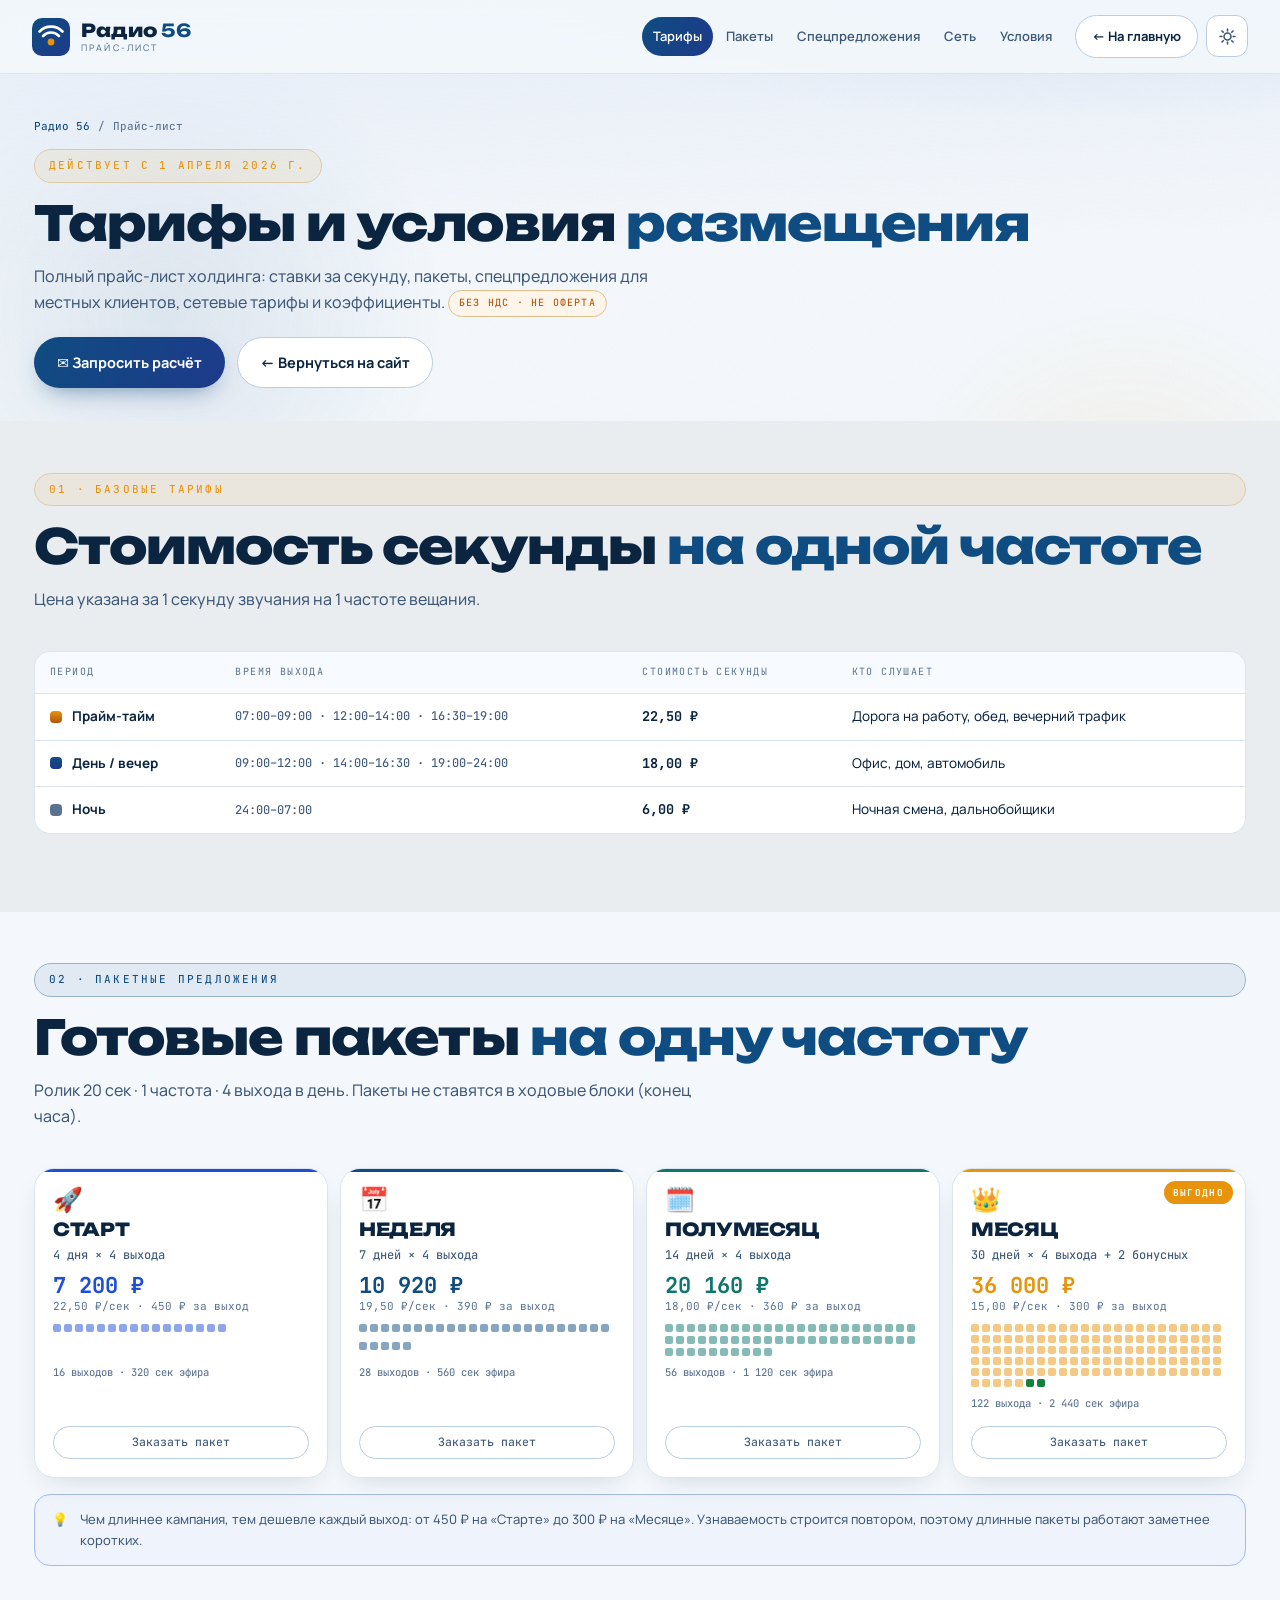
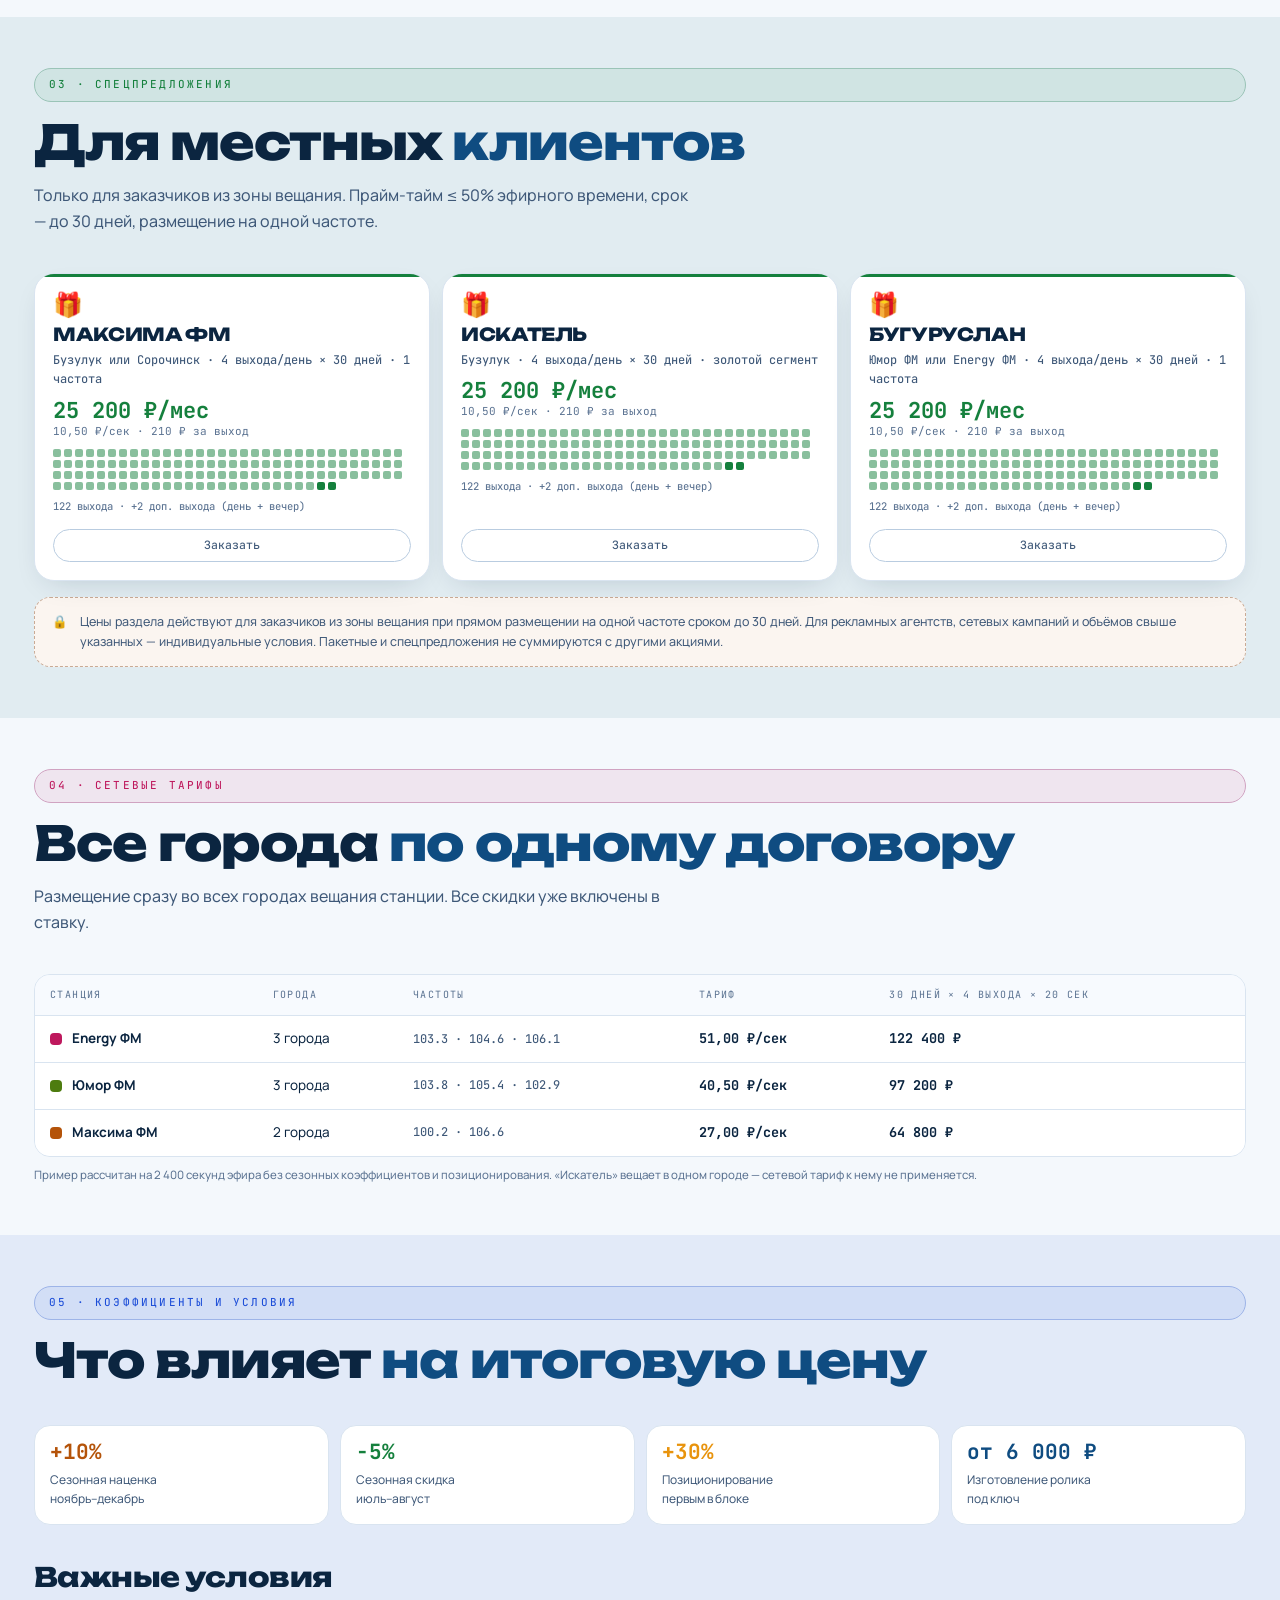
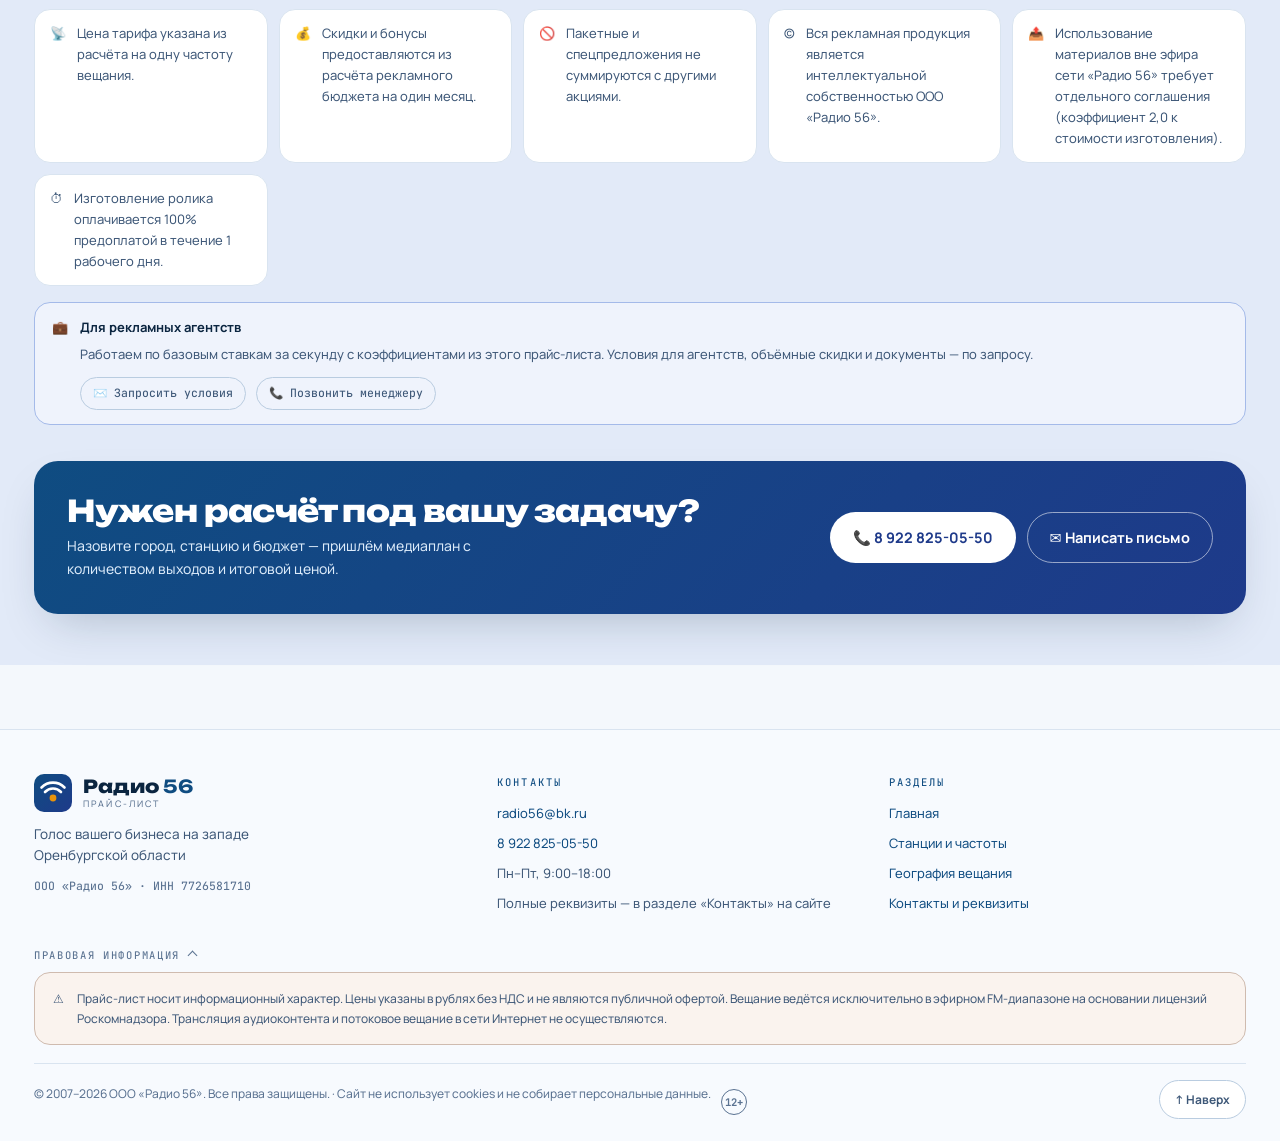
==== commit 0dedcd09: "Контент-пакет: честные формулировки, цены ×3, разгрузка лендинга Текст и доверие: - полоса доверия: " ====
--- a/price.html
+++ b/price.html
@@ -1,5 +1,5 @@
 <!DOCTYPE html>
-<html lang="ru" data-motion="on">
+<html lang="ru">
 <head>
 <meta charset="UTF-8">
 <meta name="viewport" content="width=device-width, initial-scale=1.0">
@@ -34,11 +34,11 @@
   "url":"https://alexbtestdev-cmyk.github.io/radio56-website/price.html",
   "provider":{"@type":"Organization","name":"ООО «Радио 56»","telephone":"+7-922-825-05-50","email":"radio56@bk.ru"},
   "itemListElement":[
-    {"@type":"Offer","name":"Старт","description":"4 дня × 4 выхода · ролик 20 сек · 1 частота · 16 выходов","price":"2400","priceCurrency":"RUB"},
-    {"@type":"Offer","name":"Неделя","description":"7 дней × 4 выхода · ролик 20 сек · 1 частота · 28 выходов","price":"3640","priceCurrency":"RUB"},
-    {"@type":"Offer","name":"Полумесяц","description":"14 дней × 4 выхода · ролик 20 сек · 1 частота · 56 выходов","price":"6720","priceCurrency":"RUB"},
-    {"@type":"Offer","name":"Месяц","description":"30 дней × 4 выхода + 2 бонусных · ролик 20 сек · 1 частота · 122 выхода","price":"12000","priceCurrency":"RUB"},
-    {"@type":"Offer","name":"Спецпредложение для местных клиентов","description":"4 выхода в день × 30 дней + 2 дополнительных · 1 частота · Максима ФМ, Искатель или Бугуруслан","price":"8400","priceCurrency":"RUB"}
+    {"@type":"Offer","name":"Старт","description":"4 дня × 4 выхода · ролик 20 сек · 1 частота · 16 выходов","price":"7200","priceCurrency":"RUB"},
+    {"@type":"Offer","name":"Неделя","description":"7 дней × 4 выхода · ролик 20 сек · 1 частота · 28 выходов","price":"10920","priceCurrency":"RUB"},
+    {"@type":"Offer","name":"Полумесяц","description":"14 дней × 4 выхода · ролик 20 сек · 1 частота · 56 выходов","price":"20160","priceCurrency":"RUB"},
+    {"@type":"Offer","name":"Месяц","description":"30 дней × 4 выхода + 2 бонусных · ролик 20 сек · 1 частота · 122 выхода","price":"36000","priceCurrency":"RUB"},
+    {"@type":"Offer","name":"Спецпредложение для местных клиентов","description":"4 выхода в день × 30 дней + 2 дополнительных · 1 частота · Максима ФМ, Искатель или Бугуруслан","price":"25200","priceCurrency":"RUB"}
   ]
 }
 </script>
@@ -70,10 +70,6 @@
     <a class="pbtn" href="tel:+79228250550" aria-label="Позвонить: 8 922 825-05-50">
       <svg width="18" height="18" viewBox="0 0 24 24" fill="none" stroke="currentColor" stroke-width="2.1" stroke-linecap="round" stroke-linejoin="round" aria-hidden="true"><path d="M6.6 3.5h3l1.5 4-2 1.4a12.5 12.5 0 0 0 6 6l1.4-2 4 1.5v3a2 2 0 0 1-2.2 2A17.5 17.5 0 0 1 4.6 5.7a2 2 0 0 1 2-2.2Z"/></svg>
     </a>
-    <button class="mbtn" id="motionBtn" type="button" aria-pressed="true" aria-label="Анимации: включены">
-      <svg width="17" height="17" viewBox="0 0 24 24" fill="none" stroke="currentColor" stroke-width="2.2" stroke-linecap="round" aria-hidden="true"><path d="M3 12h3l2.5-7 3.5 14 3-9 2 4h4"/></svg>
-      <span class="mbtn-t">Анимации</span><i class="dot" aria-hidden="true"></i>
-    </button>
     <button class="tbtn" id="themeBtn" type="button" aria-label="Переключить тему" aria-pressed="false">
       <svg class="sun" width="19" height="19" viewBox="0 0 24 24" fill="none" stroke="currentColor" stroke-width="2" stroke-linecap="round" aria-hidden="true"><circle cx="12" cy="12" r="4.4"/><path d="M12 2.5v2.4M12 19.1v2.4M2.5 12h2.4M19.1 12h2.4M5 5l1.7 1.7M17.3 17.3 19 19M19 5l-1.7 1.7M6.7 17.3 5 19"/></svg>
       <svg class="moon" width="18" height="18" viewBox="0 0 24 24" fill="currentColor" aria-hidden="true"><path d="M20.6 14.6A8.8 8.8 0 0 1 9.4 3.4a9.3 9.3 0 1 0 11.2 11.2Z"/></svg>
@@ -89,7 +85,6 @@
   <a class="dl" href="#network">Сетевые тарифы <span>04</span></a>
   <a class="dl" href="#terms">Условия <span>05</span></a>
   <a class="dl" href="index.html">На главную <span>←</span></a>
-  <button class="mrow" id="motionRow" type="button" aria-pressed="true"><span>Анимации</span><b id="motionRowState">включены</b></button>
   <a class="btn ba" href="tel:+79228250550">📞 8&nbsp;922&nbsp;825-05-50</a>
 </div>
 
@@ -120,9 +115,9 @@
       <table>
         <thead><tr><th>Период</th><th>Время выхода</th><th>Стоимость секунды</th><th>Кто слушает</th></tr></thead>
         <tbody>
-          <tr><td data-th="Период"><span class="per"><i style="background:linear-gradient(180deg,var(--amber2),var(--amber))"></i>Прайм-тайм</span></td><td data-th="Время" class="tme">07:00–09:00 · 12:00–14:00 · 16:30–19:00</td><td data-th="Секунда"><b class="price">7,50&nbsp;₽</b></td><td data-th="Аудитория">Дорога на работу, обед, вечерний трафик</td></tr>
-          <tr><td data-th="Период"><span class="per"><i style="background:linear-gradient(180deg,var(--prim),var(--prim2))"></i>День / вечер</span></td><td data-th="Время" class="tme">09:00–12:00 · 14:00–16:30 · 19:00–24:00</td><td data-th="Секунда"><b class="price">6,00&nbsp;₽</b></td><td data-th="Аудитория">Офис, дом, автомобиль</td></tr>
-          <tr><td data-th="Период"><span class="per"><i style="background:var(--ink3)"></i>Ночь</span></td><td data-th="Время" class="tme">24:00–07:00</td><td data-th="Секунда"><b class="price">2,00&nbsp;₽</b></td><td data-th="Аудитория">Ночная смена, дальнобойщики</td></tr>
+          <tr><td data-th="Период"><span class="per"><i style="background:linear-gradient(180deg,var(--amber2),var(--amber))"></i>Прайм-тайм</span></td><td data-th="Время" class="tme">07:00–09:00 · 12:00–14:00 · 16:30–19:00</td><td data-th="Секунда"><b class="price">22,50&nbsp;₽</b></td><td data-th="Аудитория">Дорога на работу, обед, вечерний трафик</td></tr>
+          <tr><td data-th="Период"><span class="per"><i style="background:linear-gradient(180deg,var(--prim),var(--prim2))"></i>День / вечер</span></td><td data-th="Время" class="tme">09:00–12:00 · 14:00–16:30 · 19:00–24:00</td><td data-th="Секунда"><b class="price">18,00&nbsp;₽</b></td><td data-th="Аудитория">Офис, дом, автомобиль</td></tr>
+          <tr><td data-th="Период"><span class="per"><i style="background:var(--ink3)"></i>Ночь</span></td><td data-th="Время" class="tme">24:00–07:00</td><td data-th="Секунда"><b class="price">6,00&nbsp;₽</b></td><td data-th="Аудитория">Ночная смена, дальнобойщики</td></tr>
         </tbody>
       </table>
     </div>
@@ -138,34 +133,35 @@
       <h2 class="h2">Готовые пакеты <span class="acc">на одну частоту</span></h2>
       <p class="lead">Ролик 20 сек · 1 частота · 4 выхода в день. Пакеты не ставятся в ходовые блоки (конец часа).</p>
     </div>
+    <!-- Цены ×3 — временно, до решения директора по прайсу -->
     <div class="packs">
       <div class="pack" style="--pc:var(--info)" data-rv>
         <div class="pico">🚀</div><h4>СТАРТ</h4><div class="pd">4 дня × 4 выхода</div>
-        <div class="pack-price">2&nbsp;400&nbsp;₽<small>7,50&nbsp;₽/сек · 150&nbsp;₽ за выход</small></div>
+        <div class="pack-price">7&nbsp;200&nbsp;₽<small>22,50&nbsp;₽/сек · 450&nbsp;₽ за выход</small></div>
         <div class="dots" data-dots="16" data-bonus="0"></div><div class="dcap">16 выходов · 320 сек эфира</div>
         <div class="pprice"><a class="req" href="mailto:radio56@bk.ru?subject=%D0%9F%D0%B0%D0%BA%D0%B5%D1%82%20%D0%A1%D0%A2%D0%90%D0%A0%D0%A2">Заказать пакет</a></div>
       </div>
       <div class="pack" style="--pc:var(--prim);--i:1" data-rv>
         <div class="pico">📅</div><h4>НЕДЕЛЯ</h4><div class="pd">7 дней × 4 выхода</div>
-        <div class="pack-price">3&nbsp;640&nbsp;₽<small>6,50&nbsp;₽/сек · 130&nbsp;₽ за выход</small></div>
+        <div class="pack-price">10&nbsp;920&nbsp;₽<small>19,50&nbsp;₽/сек · 390&nbsp;₽ за выход</small></div>
         <div class="dots" data-dots="28" data-bonus="0"></div><div class="dcap">28 выходов · 560 сек эфира</div>
         <div class="pprice"><a class="req" href="mailto:radio56@bk.ru?subject=%D0%9F%D0%B0%D0%BA%D0%B5%D1%82%20%D0%9D%D0%95%D0%94%D0%95%D0%9B%D0%AF">Заказать пакет</a></div>
       </div>
       <div class="pack" style="--pc:var(--st-isk);--i:2" data-rv>
         <div class="pico">🗓️</div><h4>ПОЛУМЕСЯЦ</h4><div class="pd">14 дней × 4 выхода</div>
-        <div class="pack-price">6&nbsp;720&nbsp;₽<small>6,00&nbsp;₽/сек · 120&nbsp;₽ за выход</small></div>
+        <div class="pack-price">20&nbsp;160&nbsp;₽<small>18,00&nbsp;₽/сек · 360&nbsp;₽ за выход</small></div>
         <div class="dots" data-dots="56" data-bonus="0"></div><div class="dcap">56 выходов · 1 120 сек эфира</div>
         <div class="pprice"><a class="req" href="mailto:radio56@bk.ru?subject=%D0%9F%D0%B0%D0%BA%D0%B5%D1%82%20%D0%9F%D0%9E%D0%9B%D0%A3%D0%9C%D0%95%D0%A1%D0%AF%D0%A6">Заказать пакет</a></div>
       </div>
       <div class="pack" style="--pc:var(--amber2);--i:3" data-rv>
         <span class="pflag">Выгодно</span>
         <div class="pico">👑</div><h4>МЕСЯЦ</h4><div class="pd">30 дней × 4 выхода + 2 бонусных</div>
-        <div class="pack-price">12&nbsp;000&nbsp;₽<small>5,00&nbsp;₽/сек · 100&nbsp;₽ за выход</small></div>
+        <div class="pack-price">36&nbsp;000&nbsp;₽<small>15,00&nbsp;₽/сек · 300&nbsp;₽ за выход</small></div>
         <div class="dots" data-dots="120" data-bonus="2"></div><div class="dcap">122 выхода · 2 440 сек эфира</div>
         <div class="pprice"><a class="req" href="mailto:radio56@bk.ru?subject=%D0%9F%D0%B0%D0%BA%D0%B5%D1%82%20%D0%9C%D0%95%D0%A1%D0%AF%D0%A6">Заказать пакет</a></div>
       </div>
     </div>
-    <div class="note" data-rv><span>💡</span><span>Чем длиннее кампания, тем дешевле каждый выход: от 150&nbsp;₽ на «Старте» до 100&nbsp;₽ на «Месяце». Узнаваемость строится повтором, поэтому длинные пакеты работают заметнее коротких.</span></div>
+    <div class="note" data-rv><span>💡</span><span>Чем длиннее кампания, тем дешевле каждый выход: от 450&nbsp;₽ на «Старте» до 300&nbsp;₽ на «Месяце». Узнаваемость строится повтором, поэтому длинные пакеты работают заметнее коротких.</span></div>
   </div>
 </section>
 
@@ -180,21 +176,21 @@
     <div class="packs">
       <div class="pack" style="--pc:var(--ok)" data-rv>
         <div class="pico">🎁</div><h4>МАКСИМА ФМ</h4><div class="pd">Бузулук или Сорочинск · 4 выхода/день × 30 дней · 1 частота</div>
-        <div class="pack-price">8&nbsp;400&nbsp;₽/мес<small>3,50&nbsp;₽/сек · 70&nbsp;₽ за выход</small></div>
+        <div class="pack-price">25&nbsp;200&nbsp;₽/мес<small>10,50&nbsp;₽/сек · 210&nbsp;₽ за выход</small></div>
         <div class="dots" data-dots="120" data-bonus="2"></div>
         <div class="dcap">122 выхода · +2 доп. выхода (день + вечер)</div>
         <div class="pprice"><a class="req" href="mailto:radio56@bk.ru?subject=%D0%A1%D0%BF%D0%B5%D1%86%D0%BF%D1%80%D0%B5%D0%B4%D0%BB%D0%BE%D0%B6%D0%B5%D0%BD%D0%B8%D0%B5%20%D0%9C%D0%B0%D0%BA%D1%81%D0%B8%D0%BC%D0%B0">Заказать</a></div>
       </div>
       <div class="pack" style="--pc:var(--ok);--i:1" data-rv>
         <div class="pico">🎁</div><h4>ИСКАТЕЛЬ</h4><div class="pd">Бузулук · 4 выхода/день × 30 дней · золотой сегмент</div>
-        <div class="pack-price">8&nbsp;400&nbsp;₽/мес<small>3,50&nbsp;₽/сек · 70&nbsp;₽ за выход</small></div>
+        <div class="pack-price">25&nbsp;200&nbsp;₽/мес<small>10,50&nbsp;₽/сек · 210&nbsp;₽ за выход</small></div>
         <div class="dots" data-dots="120" data-bonus="2"></div>
         <div class="dcap">122 выхода · +2 доп. выхода (день + вечер)</div>
         <div class="pprice"><a class="req" href="mailto:radio56@bk.ru?subject=%D0%A1%D0%BF%D0%B5%D1%86%D0%BF%D1%80%D0%B5%D0%B4%D0%BB%D0%BE%D0%B6%D0%B5%D0%BD%D0%B8%D0%B5%20%D0%98%D1%81%D0%BA%D0%B0%D1%82%D0%B5%D0%BB%D1%8C">Заказать</a></div>
       </div>
       <div class="pack" style="--pc:var(--ok);--i:2" data-rv>
         <div class="pico">🎁</div><h4>БУГУРУСЛАН</h4><div class="pd">Юмор ФМ или Energy ФМ · 4 выхода/день × 30 дней · 1 частота</div>
-        <div class="pack-price">8&nbsp;400&nbsp;₽/мес<small>3,50&nbsp;₽/сек · 70&nbsp;₽ за выход</small></div>
+        <div class="pack-price">25&nbsp;200&nbsp;₽/мес<small>10,50&nbsp;₽/сек · 210&nbsp;₽ за выход</small></div>
         <div class="dots" data-dots="120" data-bonus="2"></div>
         <div class="dcap">122 выхода · +2 доп. выхода (день + вечер)</div>
         <div class="pprice"><a class="req" href="mailto:radio56@bk.ru?subject=%D0%A1%D0%BF%D0%B5%D1%86%D0%BF%D1%80%D0%B5%D0%B4%D0%BB%D0%BE%D0%B6%D0%B5%D0%BD%D0%B8%D0%B5%20%D0%91%D1%83%D0%B3%D1%83%D1%80%D1%83%D1%81%D0%BB%D0%B0%D0%BD">Заказать</a></div>
@@ -216,9 +212,9 @@
       <table>
         <thead><tr><th>Станция</th><th>Города</th><th>Частоты</th><th>Тариф</th><th>30 дней × 4 выхода × 20 сек</th></tr></thead>
         <tbody>
-          <tr><td data-th="Станция"><span class="per"><i style="background:var(--st-enr)"></i>Energy ФМ</span></td><td data-th="Города">3 города</td><td data-th="Частоты" class="tme">103.3 · 104.6 · 106.1</td><td data-th="Тариф"><b class="price">17,00&nbsp;₽/сек</b></td><td data-th="Пример"><b class="price">40&nbsp;800&nbsp;₽</b></td></tr>
-          <tr><td data-th="Станция"><span class="per"><i style="background:var(--st-hum)"></i>Юмор ФМ</span></td><td data-th="Города">3 города</td><td data-th="Частоты" class="tme">103.8 · 105.4 · 102.9</td><td data-th="Тариф"><b class="price">13,50&nbsp;₽/сек</b></td><td data-th="Пример"><b class="price">32&nbsp;400&nbsp;₽</b></td></tr>
-          <tr><td data-th="Станция"><span class="per"><i style="background:var(--st-max)"></i>Максима ФМ</span></td><td data-th="Города">2 города</td><td data-th="Частоты" class="tme">100.2 · 106.6</td><td data-th="Тариф"><b class="price">9,00&nbsp;₽/сек</b></td><td data-th="Пример"><b class="price">21&nbsp;600&nbsp;₽</b></td></tr>
+          <tr><td data-th="Станция"><span class="per"><i style="background:var(--st-enr)"></i>Energy ФМ</span></td><td data-th="Города">3 города</td><td data-th="Частоты" class="tme">103.3 · 104.6 · 106.1</td><td data-th="Тариф"><b class="price">51,00&nbsp;₽/сек</b></td><td data-th="Пример"><b class="price">122&nbsp;400&nbsp;₽</b></td></tr>
+          <tr><td data-th="Станция"><span class="per"><i style="background:var(--st-hum)"></i>Юмор ФМ</span></td><td data-th="Города">3 города</td><td data-th="Частоты" class="tme">103.8 · 105.4 · 102.9</td><td data-th="Тариф"><b class="price">40,50&nbsp;₽/сек</b></td><td data-th="Пример"><b class="price">97&nbsp;200&nbsp;₽</b></td></tr>
+          <tr><td data-th="Станция"><span class="per"><i style="background:var(--st-max)"></i>Максима ФМ</span></td><td data-th="Города">2 города</td><td data-th="Частоты" class="tme">100.2 · 106.6</td><td data-th="Тариф"><b class="price">27,00&nbsp;₽/сек</b></td><td data-th="Пример"><b class="price">64&nbsp;800&nbsp;₽</b></td></tr>
         </tbody>
       </table>
     </div>
@@ -237,7 +233,7 @@
       <div class="coef" style="--cc:var(--warn)"><b>+10%</b><span>Сезонная наценка<br>ноябрь–декабрь</span></div>
       <div class="coef" style="--cc:var(--ok)"><b>−5%</b><span>Сезонная скидка<br>июль–август</span></div>
       <div class="coef" style="--cc:var(--amber2)"><b>+30%</b><span>Позиционирование<br>первым в блоке</span></div>
-      <div class="coef" style="--cc:var(--prim)"><b>от 2&nbsp;000&nbsp;₽</b><span>Изготовление ролика<br>под ключ</span></div>
+      <div class="coef" style="--cc:var(--prim)"><b>от 6&nbsp;000&nbsp;₽</b><span>Изготовление ролика<br>под ключ</span></div>
     </div>
 
     <h3 class="h3" data-rv style="margin-top:clamp(26px,3vw,40px)">Важные условия</h3>
@@ -292,7 +288,7 @@
         <div class="fl">
           <a href="mailto:radio56@bk.ru">radio56@bk.ru</a>
           <a href="tel:+79228250550">8&nbsp;922&nbsp;825-05-50</a>
-          <span>Пн–Пт, 9:00–18:00 · работаем без офиса</span>
+          <span>Пн–Пт, 9:00–18:00</span>
           <span>Полные реквизиты — в разделе «Контакты» на сайте</span>
         </div>
       </div>
@@ -311,7 +307,7 @@
       <div class="disc"><span>⚠</span><span>Прайс-лист носит информационный характер. Цены указаны в рублях без НДС и не являются публичной офертой. Вещание ведётся исключительно в эфирном FM-диапазоне на основании лицензий Роскомнадзора. Трансляция аудиоконтента и потоковое вещание в сети Интернет не осуществляются.</span></div>
     </details>
     <div class="fbot">
-      <span>© 2007–2026 ООО «Радио 56». Все права защищены. · Сайт не использует cookies и не собирает персональные данные.</span>
+      <span>© 2007–2026 ООО «Радио 56». Все права защищены. · Сайт не использует cookies и не собирает персональные данные. <span class="age" aria-label="Информационная продукция для детей старше двенадцати лет">12+</span></span>
       <button class="top" type="button" data-act="top">↑ Наверх</button>
     </div>
   </div>
--- a/css/style.css
+++ b/css/style.css
@@ -125,15 +125,6 @@
 .tbtn .moon{display:none}
 :root[data-theme=dark] .tbtn .sun{display:none}
 :root[data-theme=dark] .tbtn .moon{display:block}
-.mbtn{display:inline-flex;align-items:center;gap:8px;height:42px;padding:0 13px;border-radius:12px;background:var(--card);border:1px solid var(--line2);cursor:pointer;color:var(--ink2);font-size:12.5px;font-weight:700;transition:border-color var(--t-mid),color var(--t-mid)}
-.mbtn:hover{border-color:var(--prim);color:var(--prim)}
-.mbtn .dot{width:8px;height:8px;border-radius:50%;background:var(--ok);display:block;flex:0 0 auto}
-.mbtn[aria-pressed=false]{color:var(--ink3)}
-.mbtn[aria-pressed=false] .dot{background:var(--ink3)}
-.mbtn[aria-pressed=false] svg{opacity:.5}
-.mrow{display:flex;align-items:center;justify-content:space-between;gap:12px;margin-top:14px;padding:14px 16px;border-radius:14px;background:var(--card);border:1px solid var(--line2);cursor:pointer;font-size:14px;font-weight:700;color:var(--ink)}
-.mrow b{font-family:var(--fm);font-size:12px;color:var(--ok)}
-.mrow[aria-pressed=false] b{color:var(--ink3)}
 .burger{display:none;width:42px;height:42px;border-radius:12px;background:var(--card);border:1px solid var(--line2);cursor:pointer;flex-direction:column;align-items:center;justify-content:center;gap:4px;flex-shrink:0}
 .burger i{width:18px;height:2px;background:var(--ink);border-radius:2px;transition:transform var(--t-mid) var(--e-out),opacity var(--t-fast);display:block}
 body.menu .burger i:nth-child(1){transform:translateY(6px) rotate(45deg)}
@@ -218,12 +209,6 @@
 .agrid{display:grid;grid-template-columns:minmax(0,.92fr) minmax(0,1.08fr);gap:clamp(24px,3.2vw,54px);align-items:start}
 .sticky{position:sticky;top:calc(var(--nav) + 24px)}
 .acopy p+p{margin-top:14px}
-.metrics{display:grid;grid-template-columns:repeat(auto-fit,minmax(120px,1fr));gap:11px;margin-top:22px}
-.metrics.two{grid-template-columns:repeat(2,minmax(0,1fr));max-width:420px}
-.metric{padding:16px;border-radius:16px;background:var(--card);border:1px solid var(--line);position:relative;overflow:hidden;box-shadow:var(--sh)}
-.metric::after{content:'';position:absolute;left:0;top:0;bottom:0;width:3px;background:var(--mc)}
-.metric b{display:block;font-family:var(--fm);font-variant-numeric:tabular-nums;font-size:clamp(21px,2.5vw,31px);color:var(--mc);line-height:1}
-.metric span{display:block;margin-top:7px;font-size:10.5px;letter-spacing:.08em;text-transform:uppercase;color:var(--ink3)}
 .tline{margin-top:16px}
 .tl{display:grid;grid-template-columns:84px 1fr;gap:14px;padding:14px 0;border-top:1px solid var(--line)}
 .tl:last-child{border-bottom:1px solid var(--line)}
@@ -330,6 +315,14 @@
 .msvg .dirhead{fill:var(--prim)}
 .msvg .scalebar{stroke:var(--ink2);stroke-width:2}
 .msvg .scalelab{font-family:var(--fm);font-size:11px;font-weight:700;fill:var(--ink2)}
+:root[data-theme=dark] .msvg .cpop{fill:var(--info)}
+:root[data-theme=dark] .msvg .dir{fill:#8FC1F0}
+:root[data-theme=dark] .msvg .vname,
+:root[data-theme=dark] .msvg .tiny{fill:#9FB6D2}
+:root[data-theme=dark] .msvg .vname.inz{fill:var(--info)}
+:root[data-theme=dark] .msvg .zone{fill:color-mix(in srgb,var(--prim) 14%,transparent);stroke-opacity:.8}
+:root[data-theme=dark] .msvg .scalelab{fill:var(--ink)}
+:root[data-theme=dark] .msvg .gridl{opacity:.35}
 .msvg.predraw .bnd,.msvg.predraw .lyr-small,.msvg.predraw .dirg,.msvg.predraw .scaleg{opacity:0;transition:opacity var(--t-long) var(--e-out) .35s}
 .msvg.predraw.drawn .bnd,.msvg.predraw.drawn .lyr-small,.msvg.predraw.drawn .dirg,.msvg.predraw.drawn .scaleg{opacity:1}
 .msvg.predraw .zone{opacity:0;transform:scale(.93)}
@@ -369,6 +362,9 @@
 .pkline li:first-child{border-left:0}
 .pkline li span{display:block;font-size:11.5px;color:var(--ink2);font-weight:600}
 .pkline li b{display:block;font-family:var(--fm);font-variant-numeric:tabular-nums;font-size:18px;color:var(--prim);margin-top:3px;white-space:nowrap}
+.ctaline{display:flex;align-items:center;justify-content:space-between;gap:14px;flex-wrap:wrap;margin-top:14px;padding:14px 18px;border-radius:14px;border:1px dashed color-mix(in srgb,var(--prim) 40%,var(--line));background:color-mix(in srgb,var(--prim) 6%,var(--card));font-size:13.5px;color:var(--ink2)}
+.ctaline a b{font-family:var(--fm);font-size:15px;color:var(--prim);white-space:nowrap}
+.ctaline a:hover b{color:var(--amber2)}
 .pricelink{display:flex;align-items:center;gap:16px;margin-top:16px;padding:18px 20px;border-radius:18px;border:1px solid color-mix(in srgb,var(--amber2) 40%,var(--line));background:linear-gradient(120deg,color-mix(in srgb,var(--amber2) 10%,var(--card)),color-mix(in srgb,var(--prim) 7%,var(--card)));box-shadow:var(--sh);transition:transform var(--t-mid) var(--e-out),border-color var(--t-mid)}
 .pricelink:hover{transform:translateY(-3px);border-color:var(--amber2)}
 .pl-ic{width:44px;height:44px;border-radius:13px;display:grid;place-items:center;background:var(--card);border:1px solid var(--line2);color:var(--amber);flex:0 0 auto}
@@ -402,19 +398,7 @@
 .nb{display:flex;gap:11px;align-items:flex-start;padding:13px 15px;border-radius:16px;background:var(--card);border:1px solid var(--line);font-size:13px;color:var(--ink2)}
 .note{margin-top:16px;padding:14px 17px;border-radius:16px;font-size:13px;color:var(--ink2);background:color-mix(in srgb,var(--info) 7%,var(--card));border:1px solid color-mix(in srgb,var(--info) 28%,var(--line));display:flex;gap:12px;align-items:flex-start}
 .firewall{margin-top:16px;padding:14px 17px;border-radius:16px;font-size:12.5px;color:var(--ink2);background:color-mix(in srgb,var(--warn) 6%,var(--card));border:1px dashed color-mix(in srgb,var(--warn) 40%,var(--line));display:flex;gap:12px;align-items:flex-start}
-.spot{margin-top:4px;padding:clamp(16px,1.9vw,24px);border-radius:22px;background:var(--card);border:1px solid var(--line2);box-shadow:var(--sh2)}
-.spoth{display:flex;align-items:center;gap:13px;flex-wrap:wrap;margin-bottom:14px}
-.spoth h3{font-size:clamp(16px,1.7vw,21px)}
-.sptr{position:relative;height:62px;border-radius:12px;overflow:hidden;display:flex;border:1px solid var(--line);background:var(--card2)}
-.sg{position:relative;display:flex;align-items:center;justify-content:center;padding:0 8px;text-align:center;font-size:11.5px;font-weight:700;color:#fff}
-.sg.s0{flex:5;background:linear-gradient(140deg,var(--amber2),var(--amber))}
-.sg.s1{flex:9;background:linear-gradient(140deg,var(--prim),var(--prim2))}
-.sg.s2{flex:6;background:linear-gradient(140deg,var(--st-enr),#7A1240)}
-.spm{display:grid;grid-template-columns:repeat(auto-fit,minmax(174px,1fr));gap:11px;margin-top:14px}
-.smi{padding:13px;border-radius:16px;background:var(--card2);border:1px solid var(--line)}
-.smi b{display:block;font-family:var(--fm);font-size:10.5px;letter-spacing:.14em;text-transform:uppercase;color:var(--smc);margin-bottom:7px}
-.smi p{font-size:12.5px;color:var(--ink2)}
-.svc{display:grid;grid-template-columns:repeat(auto-fit,minmax(254px,1fr));gap:12px;margin-top:18px}
+.svc{display:grid;grid-template-columns:repeat(auto-fit,minmax(254px,1fr));gap:12px;margin-top:4px}
 .svcc{padding:20px;border-radius:20px;background:var(--card);border:1px solid var(--line);box-shadow:var(--sh)}
 .svcc .ic{width:44px;height:44px;border-radius:13px;display:grid;place-items:center;background:var(--psoft);border:1px solid var(--line2);font-size:21px}
 .svcc h4{font-size:17px;font-weight:600;margin-top:12px}
@@ -426,6 +410,7 @@
 .svc.one .svcc h4{margin-top:0}
 .svc.one .svcp{margin-top:0;margin-left:auto}
 .longgame{display:grid;grid-template-columns:repeat(auto-fit,minmax(230px,1fr));gap:12px}
+.longgame.two{grid-template-columns:repeat(auto-fit,minmax(260px,1fr));max-width:820px}
 .lgc{padding:20px;border-radius:20px;background:var(--card);border:1px solid var(--line);box-shadow:var(--sh);position:relative;overflow:hidden}
 .lgc .wk{font-family:var(--fm);font-size:11px;letter-spacing:.14em;text-transform:uppercase;color:var(--lc2)}
 .lgc b{display:block;font-family:var(--fd);font-size:16px;font-weight:600;margin-top:9px}
@@ -456,6 +441,7 @@
 .disc-d{margin-top:clamp(16px,2vw,26px)}
 .disc{padding:16px 18px;border-radius:16px;background:color-mix(in srgb,var(--warn) 7%,var(--card));border:1px solid color-mix(in srgb,var(--warn) 28%,var(--line));font-size:12px;color:var(--ink2);line-height:1.6;display:flex;gap:13px;align-items:flex-start}
 .fbot{margin-top:18px;padding-top:16px;border-top:1px solid var(--line);display:flex;justify-content:space-between;align-items:center;gap:14px;flex-wrap:wrap;font-size:12px;color:var(--ink3)}
+.age{display:inline-flex;align-items:center;justify-content:center;width:26px;height:26px;border-radius:50%;border:1.5px solid currentColor;font-family:var(--fm);font-size:10.5px;font-weight:700;vertical-align:-8px;margin-left:8px}
 .top{display:inline-flex;align-items:center;gap:8px;padding:9px 15px;border-radius:99px;background:var(--card);border:1px solid var(--line2);cursor:pointer;font-size:12px;font-weight:700;color:var(--ink2);transition:border-color var(--t-mid),color var(--t-mid)}
 .top:hover{border-color:var(--prim);color:var(--prim)}
 .toasts{position:fixed;right:clamp(12px,2vw,22px);bottom:clamp(14px,3vw,26px);z-index:140;display:flex;flex-direction:column;gap:9px;pointer-events:none;max-width:min(340px,90vw)}
@@ -477,13 +463,11 @@
 .fg{grid-template-columns:1fr 1fr}
 .ctaband .acts{margin-left:0}
 }
-@media(max-width:820px){}
 @media(max-width:760px){
 :root{--nav:66px}
 .scale{display:none}
 .keys{display:grid;grid-template-columns:1fr}
 .bsub{display:none}
-.mbtn{display:none}
 .pbtn{display:grid}
 .fg{grid-template-columns:1fr}
 .eyebrow{font-size:10px;letter-spacing:.14em;padding:6px 12px}
@@ -500,11 +484,12 @@
 .cta-pick{background:var(--card);border-color:var(--line2);color:var(--ink);box-shadow:none}
 .trustrow{display:grid;grid-template-columns:1fr 1fr;gap:10px 14px}
 .trustrow li{font-size:11.5px;align-items:flex-start}
-.metrics.two{max-width:none}
 .nav{background:var(--bg);backdrop-filter:none}
 .amb b{mix-blend-mode:normal;opacity:.3}
 .amb .w3{display:none}
 .grain{display:none}
+.ccards{display:none}
+.pchart{margin-top:0}
 .msvg .lyr-small{display:none}
 .msvg .cname{font-size:30px}
 .msvg .cpop{font-size:20px}
@@ -530,6 +515,7 @@
 .pico{font-size:20px}
 .dots{grid-template-columns:repeat(auto-fill,6px);gap:2px}
 .dots i{width:6px;height:6px}
+.ctaline{flex-direction:column;align-items:flex-start;gap:8px}
 }
 @media(max-width:560px){
 .selbox{padding:13px;border-radius:20px}
@@ -547,12 +533,8 @@
 .pricelink{flex-wrap:wrap}
 .pl-go{width:100%;text-align:center;padding-top:8px;border-top:1px dashed var(--line)}
 .svc.one .svcp{margin-left:0}
+.longgame.two{grid-template-columns:1fr}
 }
-[data-motion=off]{scroll-behavior:auto}
-[data-motion=off] *,[data-motion=off] *::before,[data-motion=off] *::after{animation:none!important;transition:none!important}
-[data-motion=off] [data-rv]{opacity:1!important;transform:none!important}
-[data-motion=off] .toast::after{display:none}
-[data-motion=off] .amb .lay,[data-motion=off] .hsky{transform:none!important}
 @media(prefers-reduced-motion:reduce){
 html{scroll-behavior:auto}
 *,::before,*::after{animation:none!important;transition:none!important}
